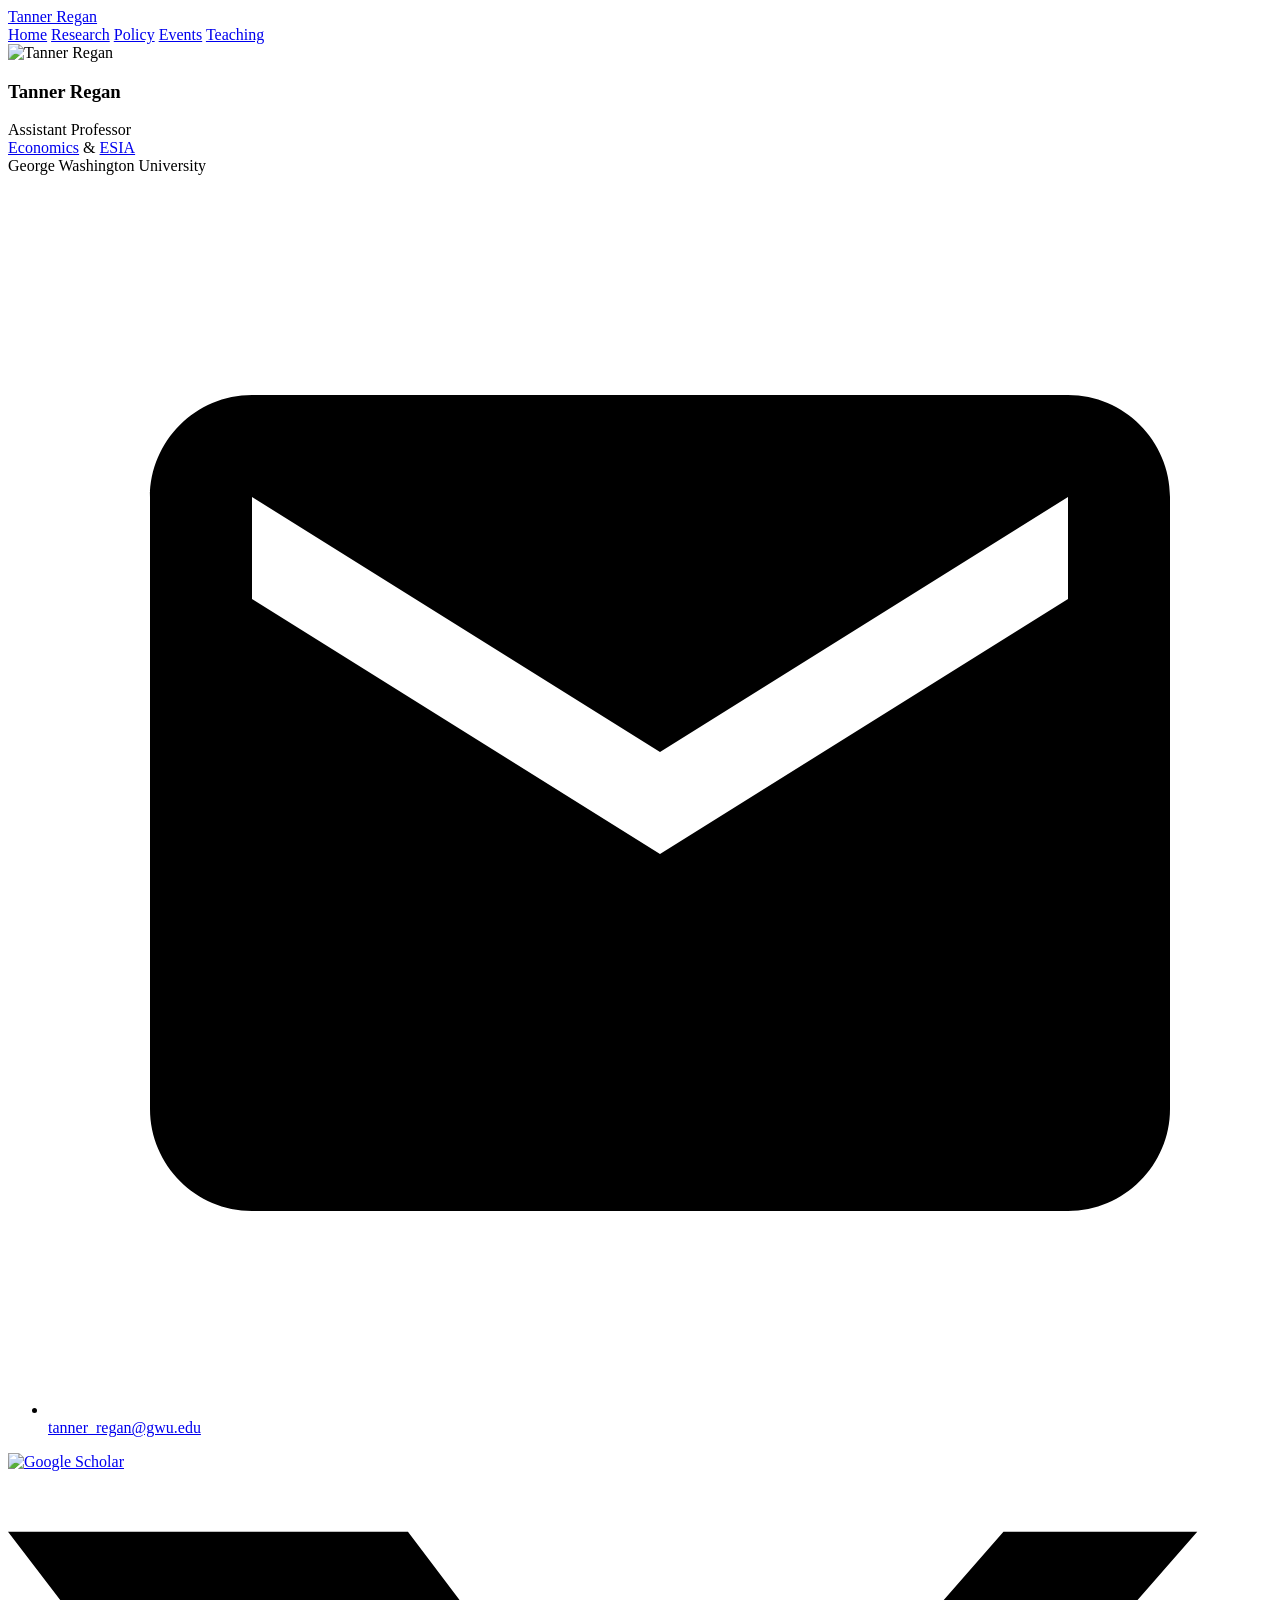
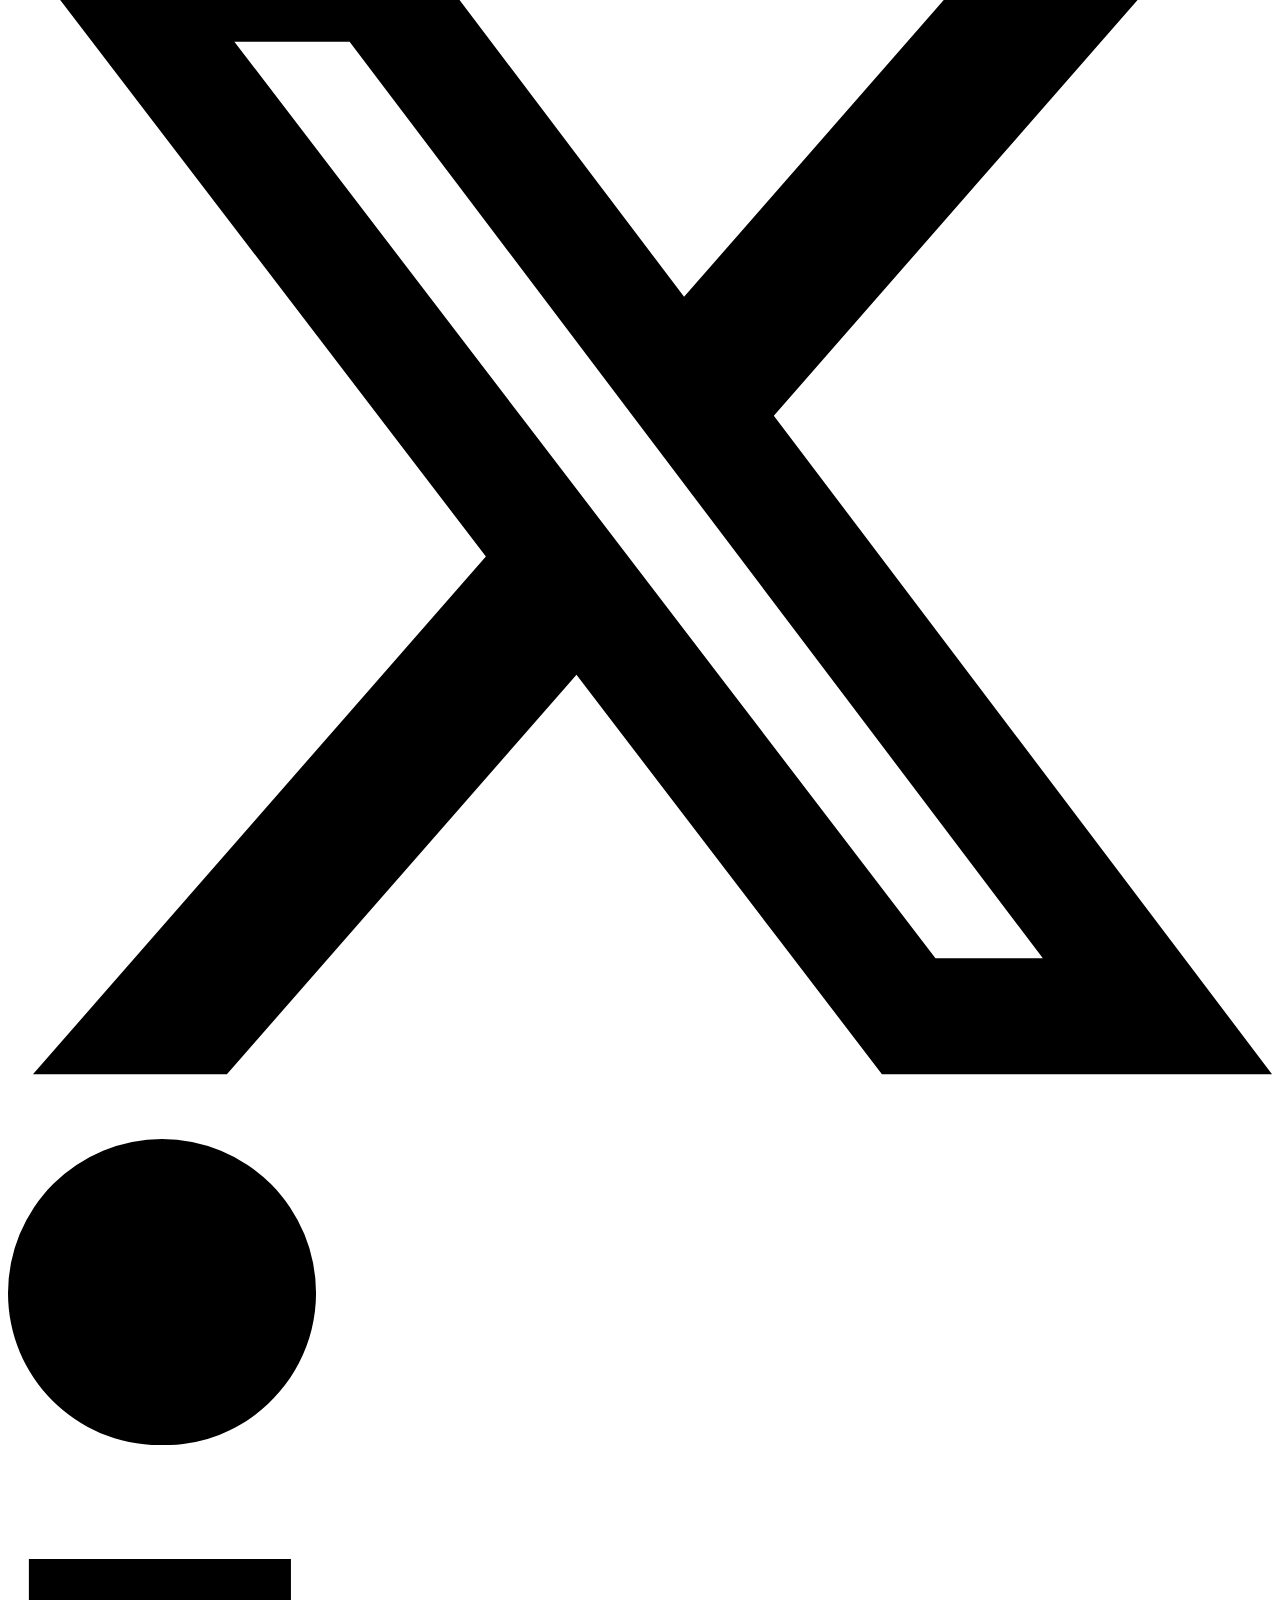
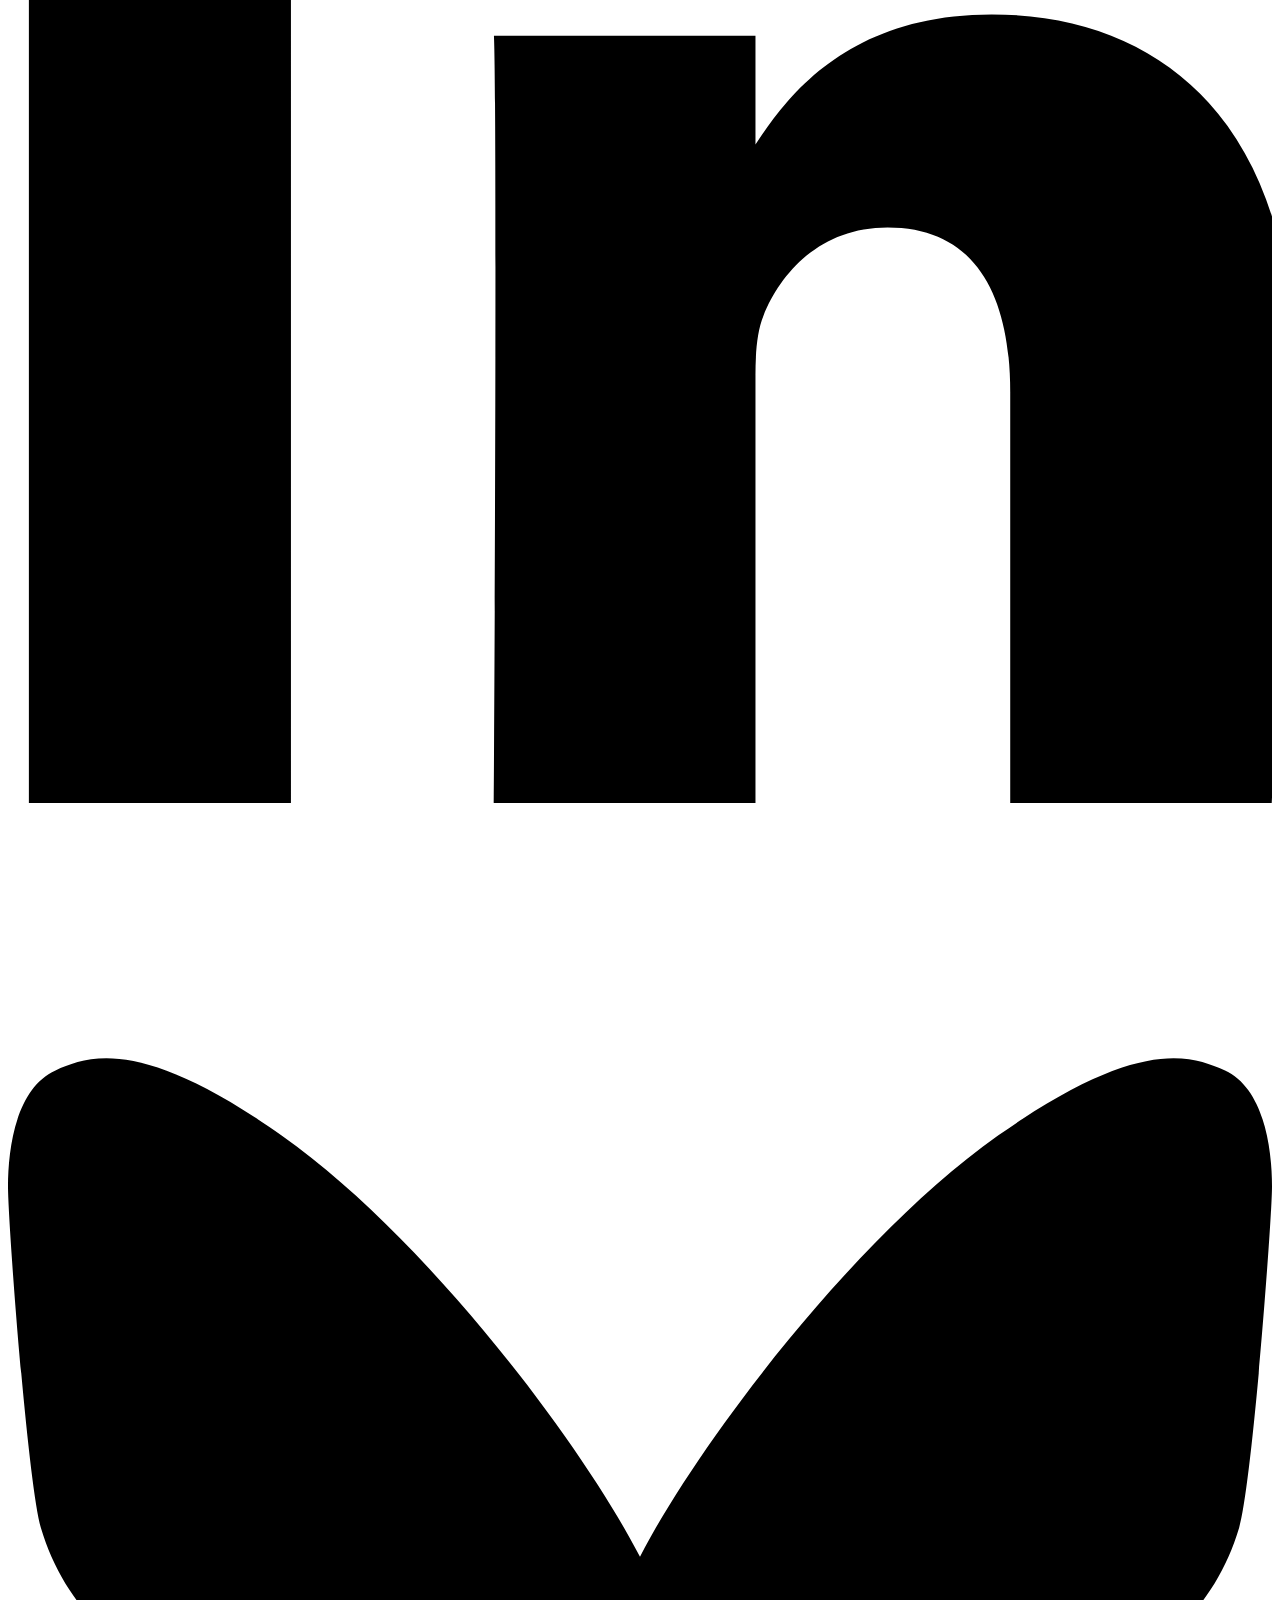
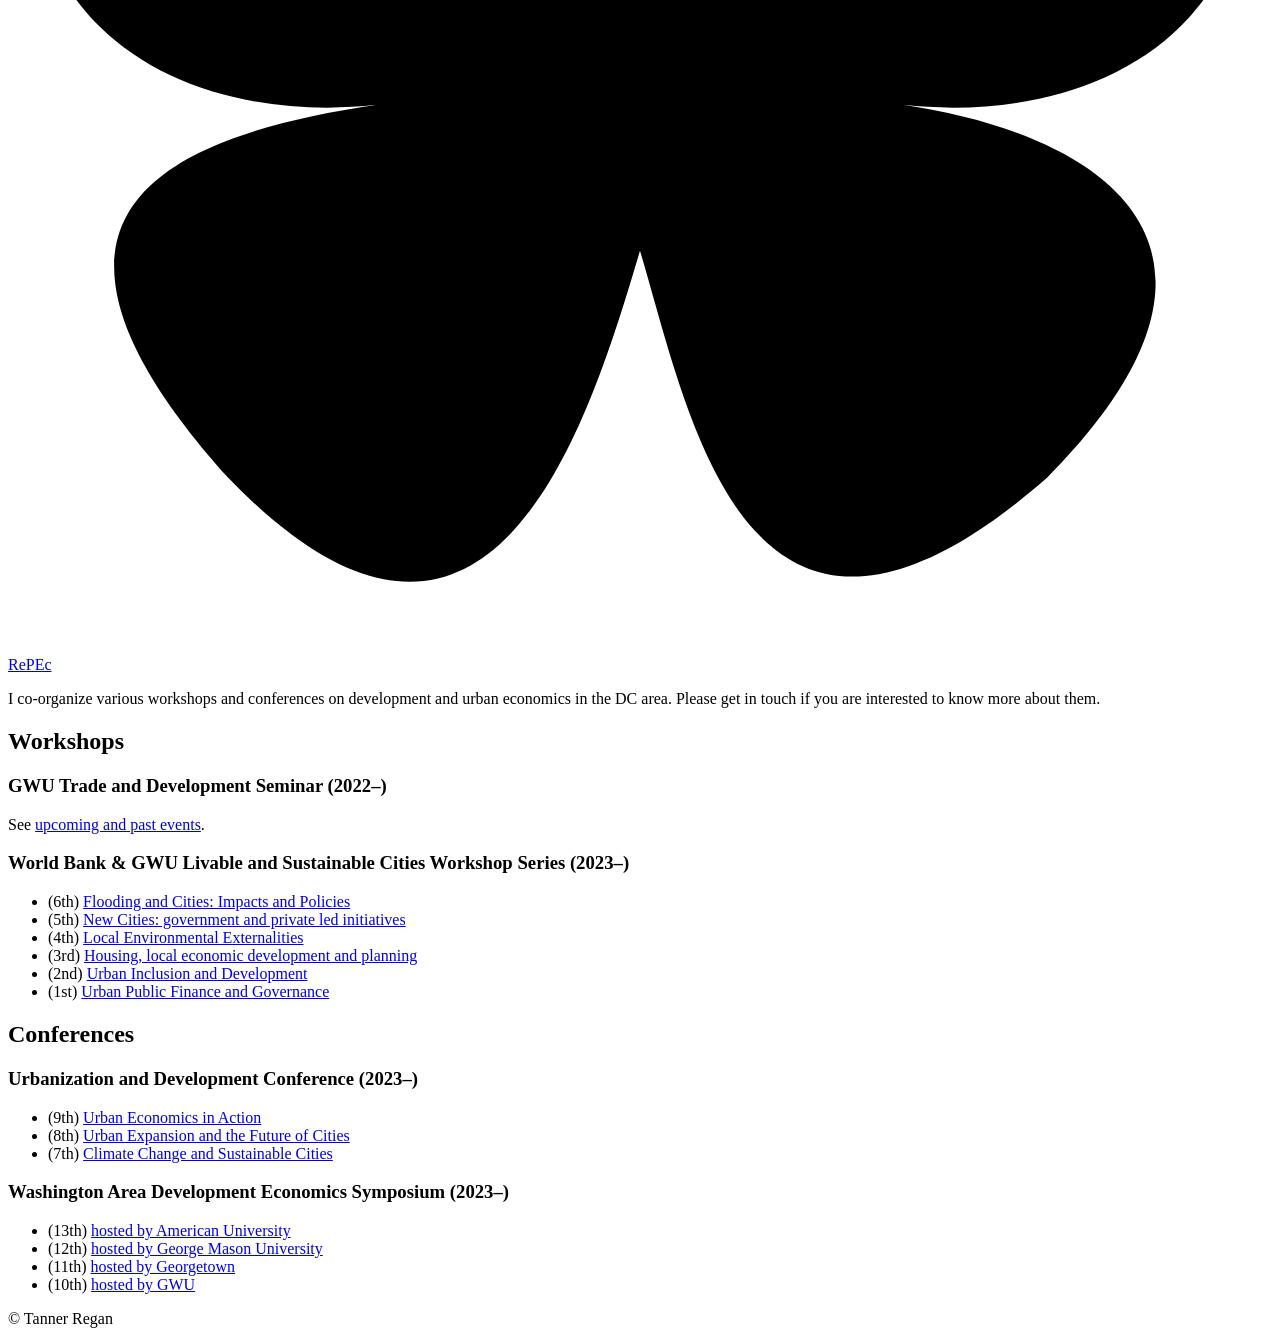
==== events.html @ b863ab9f "Add Google Analytics gtag snippet to all pages Co-Authored-By: Claude Sonnet 5 <noreply@anthropic.co" ====
<!DOCTYPE html>
<html lang="en">
<head>
  <!-- Google tag (gtag.js) -->
  <script async src="https://www.googletagmanager.com/gtag/js?id=G-YNR8CVE4S3"></script>
  <script>
    window.dataLayer = window.dataLayer || [];
    function gtag(){dataLayer.push(arguments);}
    gtag('js', new Date());

    gtag('config', 'G-YNR8CVE4S3');
  </script>
  <meta charset="UTF-8">
  <meta name="viewport" content="width=device-width, initial-scale=1.0">
  <title>Events - Tanner Regan</title>
  <link rel="icon" type="image/png" href="assets/images/city.png">
  <link rel="stylesheet" href="assets/css/style.css?v=2">
</head>
<body class="events">
  <div class="masthead">
    <div class="masthead__inner-wrap">
      <a class="site-title" href="index.html">Tanner Regan</a>
      <nav class="site-nav">
        <a href="index.html">Home</a>

        <a href="research.html">Research</a>
        <a href="policy.html">Policy</a>
        <a href="events.html" class="active">Events</a>
        <a href="teaching.html">Teaching</a>
      </nav>
    </div>
  </div>

  <div class="page-wrap">
    <aside class="sidebar">
      <div class="author__avatar">
        <img src="assets/images/HStanner.jpg" alt="Tanner Regan">
      </div>
      <div class="author__content">
        <h3 class="author__name">Tanner Regan</h3>
        <p class="author__bio">
          Assistant Professor<br>
          <a href="https://economics.columbian.gwu.edu/">Economics</a> &amp; <a href="https://elliott.gwu.edu/">ESIA</a><br>
          George Washington University
        </p>
        <ul class="author__urls">
          <li>
            <svg viewBox="0 0 24 24" aria-hidden="true"><path d="M20 4H4C2.9 4 2 4.9 2 6v12c0 1.1.9 2 2 2h16c1.1 0 2-.9 2-2V6c0-1.1-.9-2-2-2Zm0 4-8 5-8-5V6l8 5 8-5v2Z"></path></svg>
            <a href="mailto:tanner_regan@gwu.edu">tanner_regan@gwu.edu</a>
          </li>
        </ul>
        <div class="author__social">
          <a href="https://scholar.google.com/citations?user=ea6nLNgAAAAJ&hl=en" aria-label="Google Scholar" target="_blank" rel="noopener">
            <img src="assets/images/gscholar.png" alt="Google Scholar" style="width:18px;height:18px;object-fit:contain;">
          </a>
          <a href="https://x.com/home" aria-label="X (Twitter)" target="_blank" rel="noopener">
            <svg viewBox="0 0 24 24" aria-hidden="true"><path d="M18.901 1.153h3.68l-8.04 9.19L24 22.846h-7.406l-5.8-7.584-6.638 7.584H.474l8.6-9.83L0 1.154h7.594l5.243 6.932ZM17.61 20.644h2.039L6.486 3.24H4.298Z"></path></svg>
          </a>
          <a href="https://www.linkedin.com/in/tanner-regan-843143a1/" aria-label="LinkedIn" target="_blank" rel="noopener">
            <svg viewBox="0 0 448 512" aria-hidden="true"><path d="M100.28 448H7.4V148.9h92.88zm-46.44-339.5C24.06 108.5 0 84.31 0 54.59A54.59 54.59 0 0 1 54.59 0a54.59 54.59 0 0 1 54.59 54.59c0 29.72-24.06 53.91-53.84 53.91zM447.9 448h-92.68V302.4c0-34.7-12.42-58.4-43.46-58.4-23.7 0-37.8 15.9-44 31.3-2.27 5.5-2.83 13.2-2.83 21v151.7h-92.7s1.21-246.4 0-271.9h92.7v38.5c12.3-19 34.4-46.1 83.7-46.1 61.1 0 106.9 39.9 106.9 125.6z"></path></svg>
          </a>
          <a href="https://bsky.app/profile/tannerwdregan.bsky.social" aria-label="Bluesky" target="_blank" rel="noopener">
            <svg viewBox="0 0 24 24" aria-hidden="true"><path d="M12 10.8c-1.087-2.114-4.046-6.053-6.798-7.995C2.566.944 1.561 1.266.902 1.565.139 1.908 0 3.08 0 3.768c0 .69.378 5.65.624 6.479.815 2.736 3.713 3.66 6.383 3.364-3.912.58-7.387 2.005-2.83 7.078 5.013 5.19 6.87-1.113 7.823-4.308.953 3.195 2.05 9.271 7.733 4.308 4.267-4.308 1.172-6.498-2.74-7.078 2.67.297 5.568-.628 6.383-3.364.246-.828.624-5.79.624-6.478 0-.69-.139-1.861-.902-2.206-.659-.298-1.664-.62-4.3 1.24C16.046 4.748 13.087 8.687 12 10.8Z"></path></svg>
          </a>
          <a class="author__social-text" href="https://ideas.repec.org/f/pre602.html" aria-label="IDEAS / RePEc" target="_blank" rel="noopener">RePEc</a>
        </div>
      </div>
    </aside>

    <main class="page__content">
      <p>
        I co-organize various workshops and conferences on development and urban economics
        in the DC area. Please get in touch if you are interested to know more about them.
      </p>

      <h2>Workshops</h2>

      <h3>GWU Trade and Development Seminar (2022&ndash;)</h3>
      <p>
        See <a href="https://economics.columbian.gwu.edu/news-events">upcoming and past events</a>.
      </p>

      <h3>World Bank &amp; GWU Livable and Sustainable Cities Workshop Series (2023&ndash;)</h3>
      <ul class="event-list">
        <li>(6th) <a href="events/WBGWU6.pdf" target="_blank" rel="noopener">Flooding and Cities: Impacts and Policies</a></li>
        <li>(5th) <a href="events/WBGWU5.pdf" target="_blank" rel="noopener">New Cities: government and private led initiatives</a></li>
        <li>(4th) <a href="events/WBGWU4.pdf" target="_blank" rel="noopener">Local Environmental Externalities</a></li>
        <li>(3rd) <a href="events/WBGWU3.pdf" target="_blank" rel="noopener">Housing, local economic development and planning</a></li>
        <li>(2nd) <a href="events/WBGWU2.pdf" target="_blank" rel="noopener">Urban Inclusion and Development</a></li>
        <li>(1st) <a href="events/WBGWU1.pdf" target="_blank" rel="noopener">Urban Public Finance and Governance</a></li>
      </ul>

      <h2>Conferences</h2>

      <h3>Urbanization and Development Conference (2023&ndash;)</h3>
      <ul class="event-list">
        <li>(9th) <a href="https://www.worldbank.org/en/events/2025/06/11/9th-urbanization-and-development-conference">Urban Economics in Action</a></li>
        <li>(8th) <a href="https://www.worldbank.org/en/events/2024/03/07/8th-urbanization-and-poverty-reduction-research-conference">Urban Expansion and the Future of Cities</a></li>
        <li>(7th) <a href="https://www.worldbank.org/en/events/2023/01/30/7th-urbanization-and-poverty-reduction-research-conference">Climate Change and Sustainable Cities</a></li>
      </ul>

      <h3>Washington Area Development Economics Symposium (2023&ndash;)</h3>
      <ul class="event-list">
        <li>(13th) <a href="events/WADES_2026_Program_AU.pdf" target="_blank" rel="noopener">hosted by American University</a></li>
        <li>(12th) <a href="events/WADES2025.pdf" target="_blank" rel="noopener">hosted by George Mason University</a></li>
        <li>(11th) <a href="events/WADES2024.pdf" target="_blank" rel="noopener">hosted by Georgetown</a></li>
        <li>(10th) <a href="events/WADES2023.pdf" target="_blank" rel="noopener">hosted by GWU</a></li>
      </ul>
    </main>
  </div>

  <footer class="page__footer">
    &copy; Tanner Regan
  </footer>
</body>
</html>
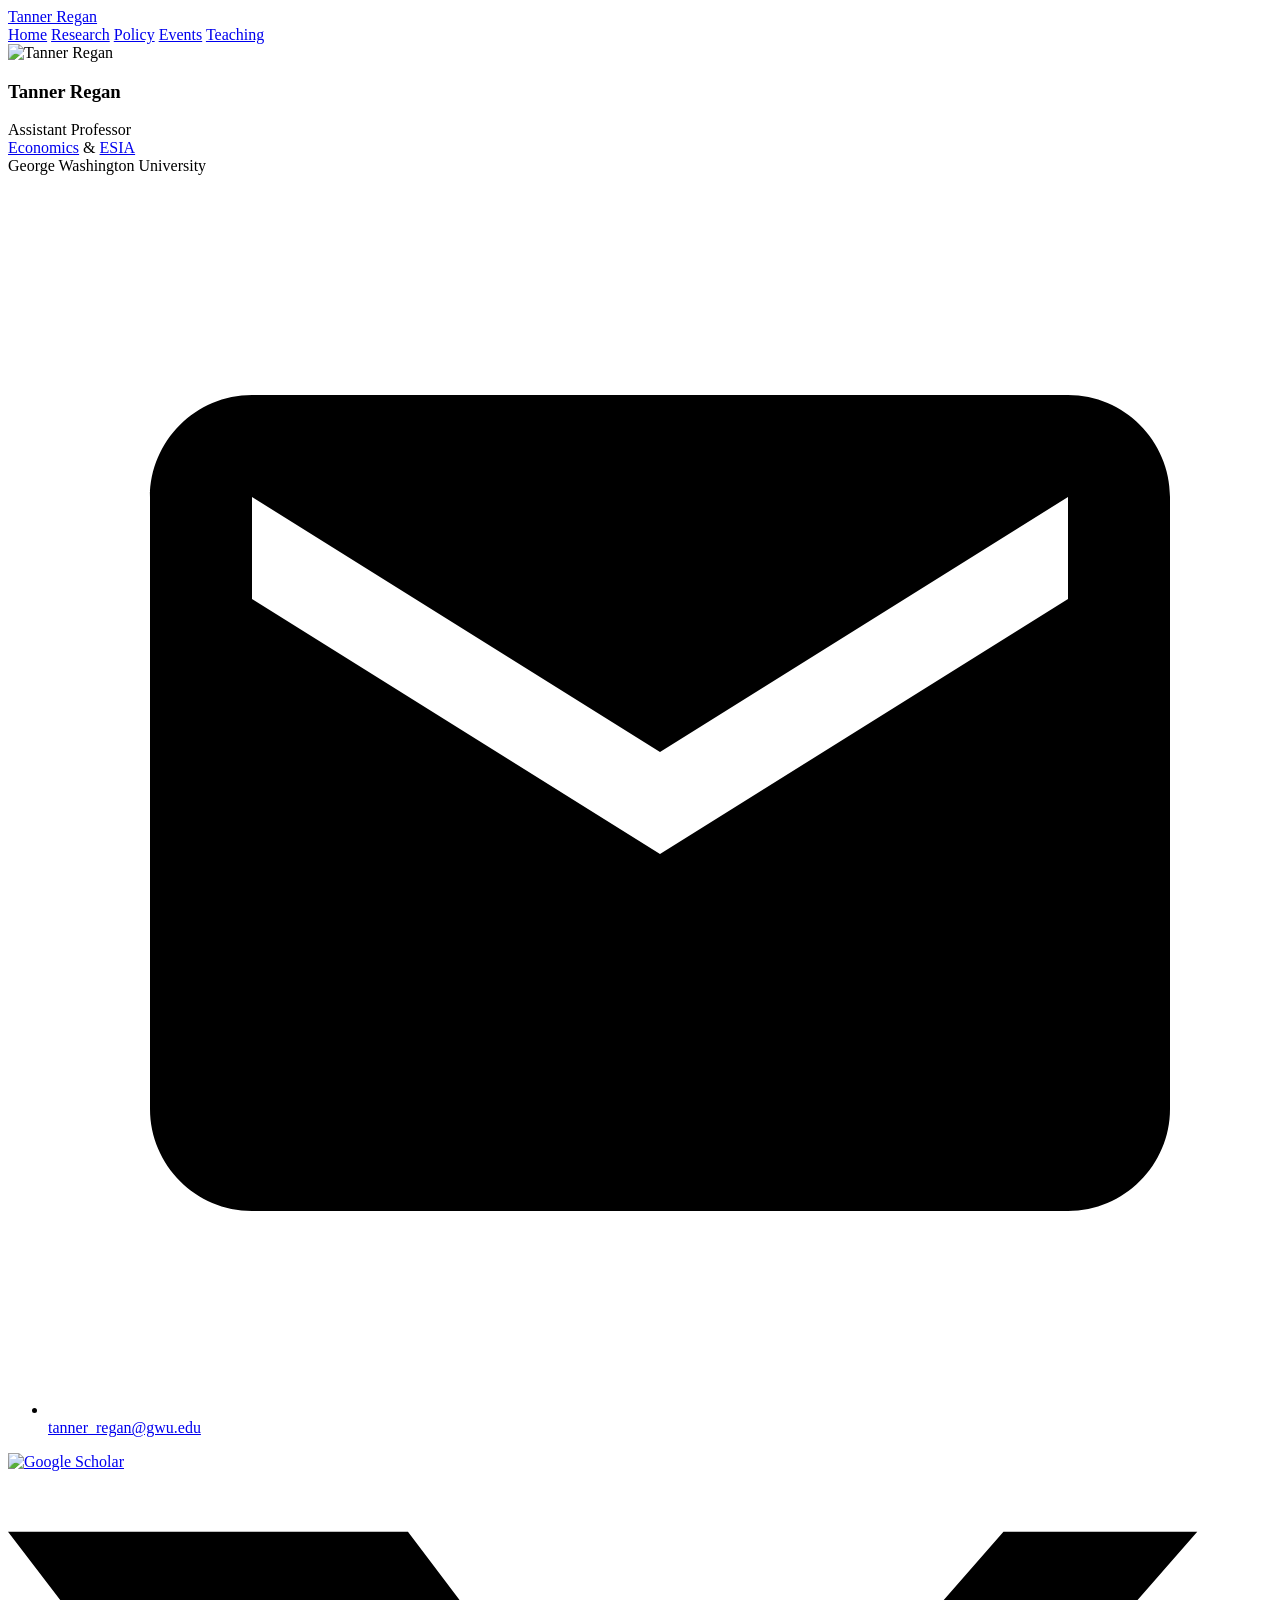
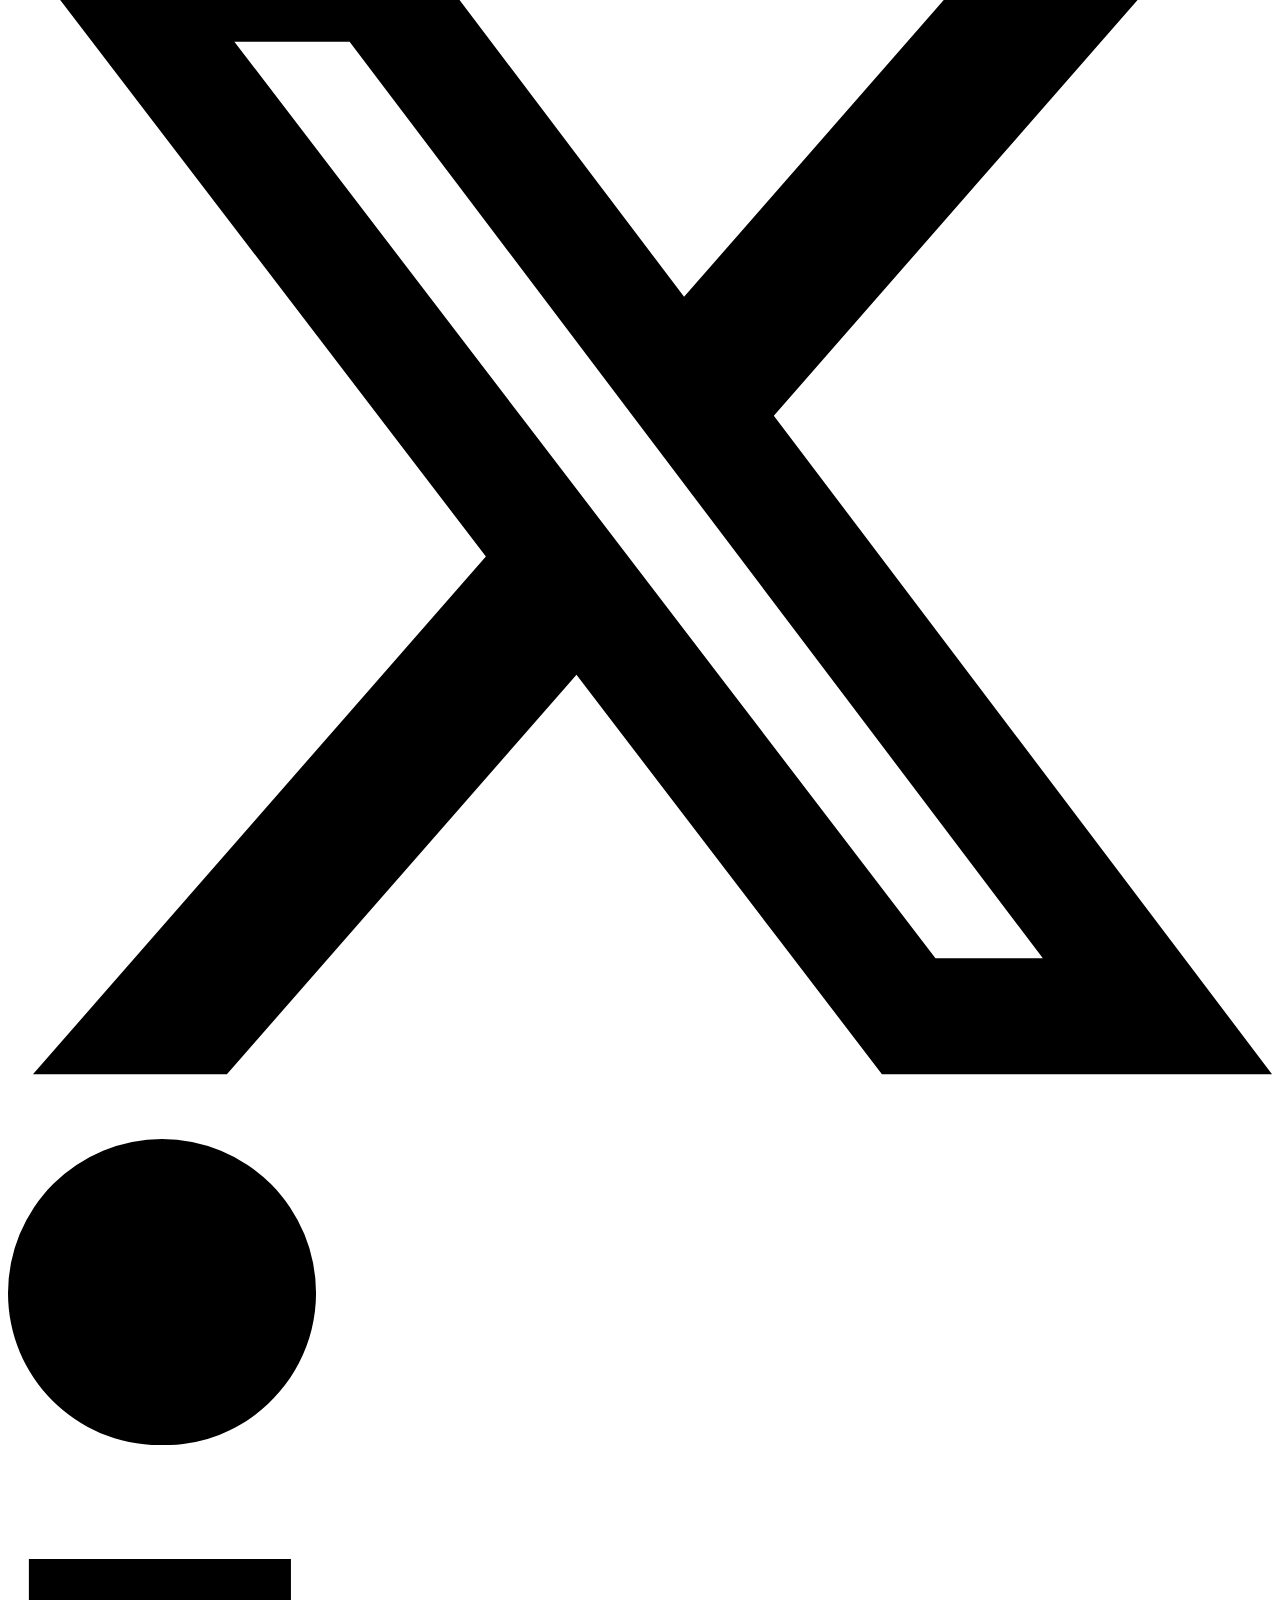
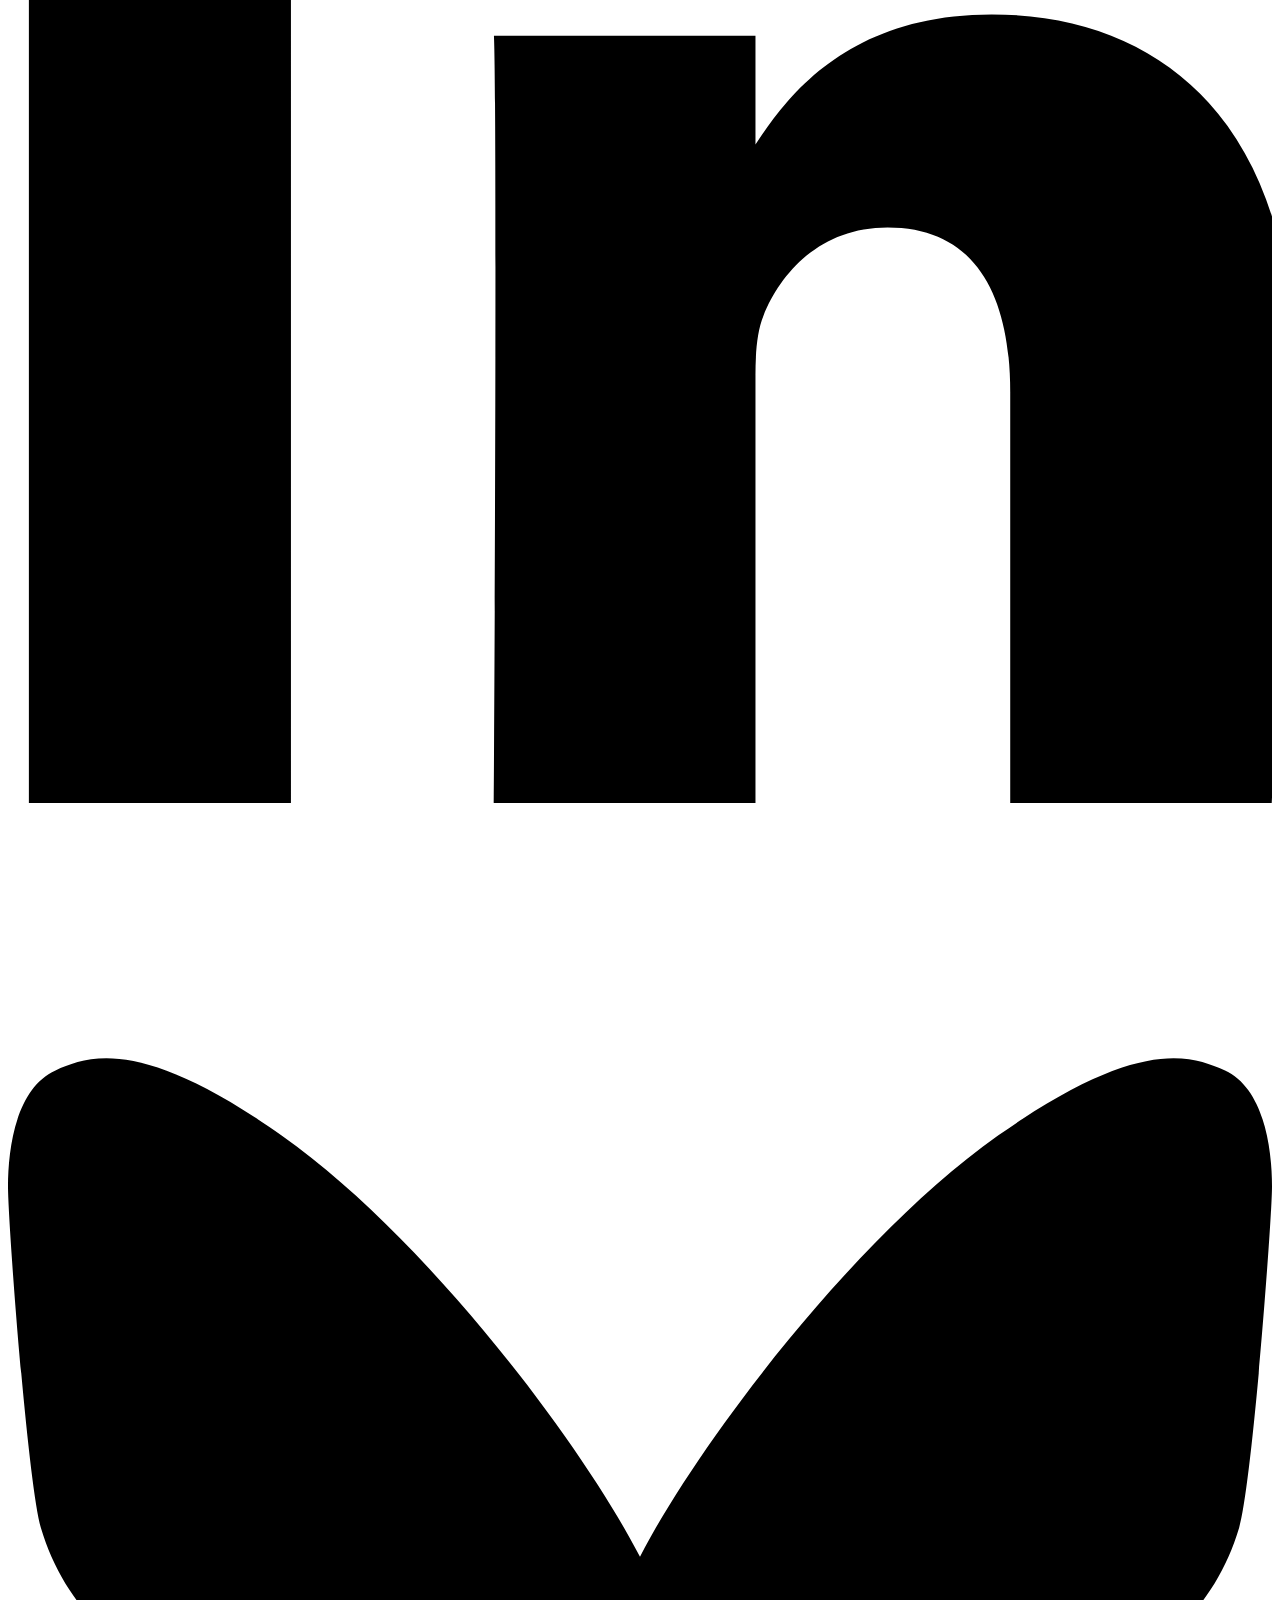
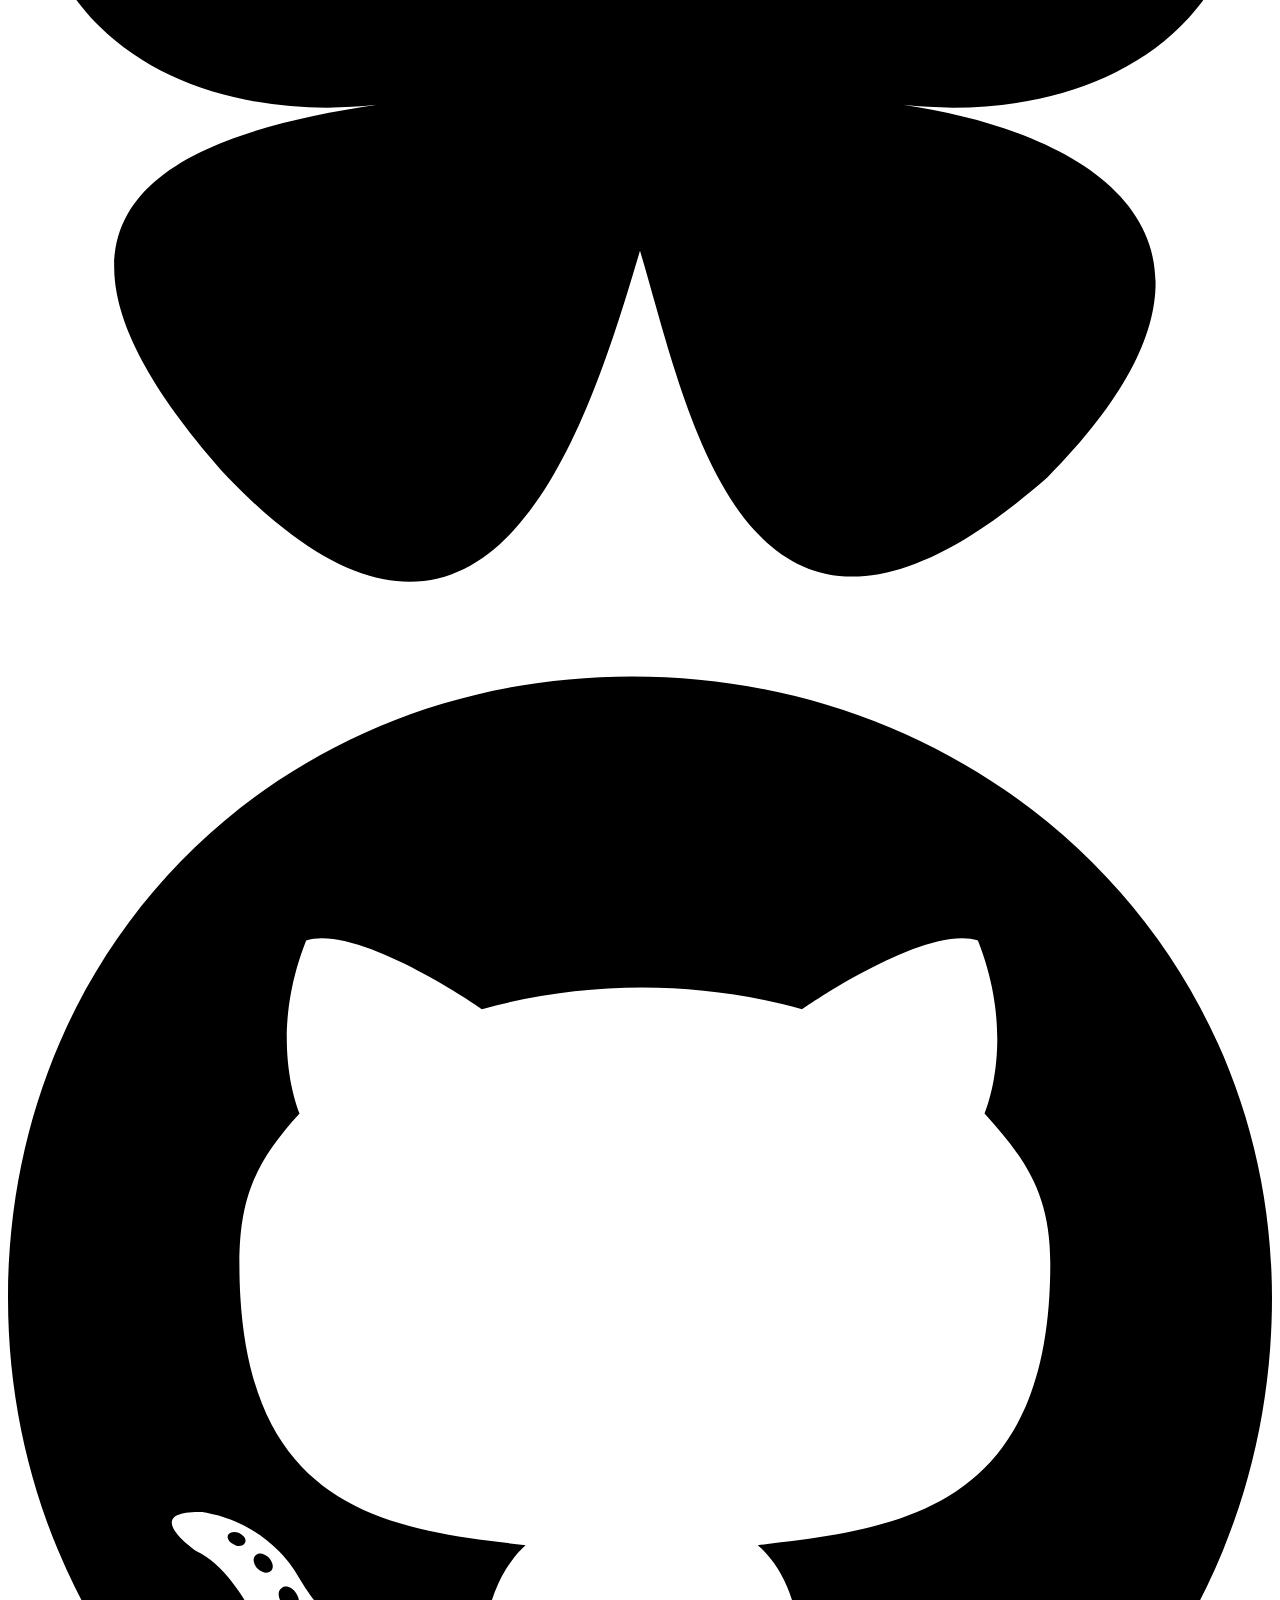
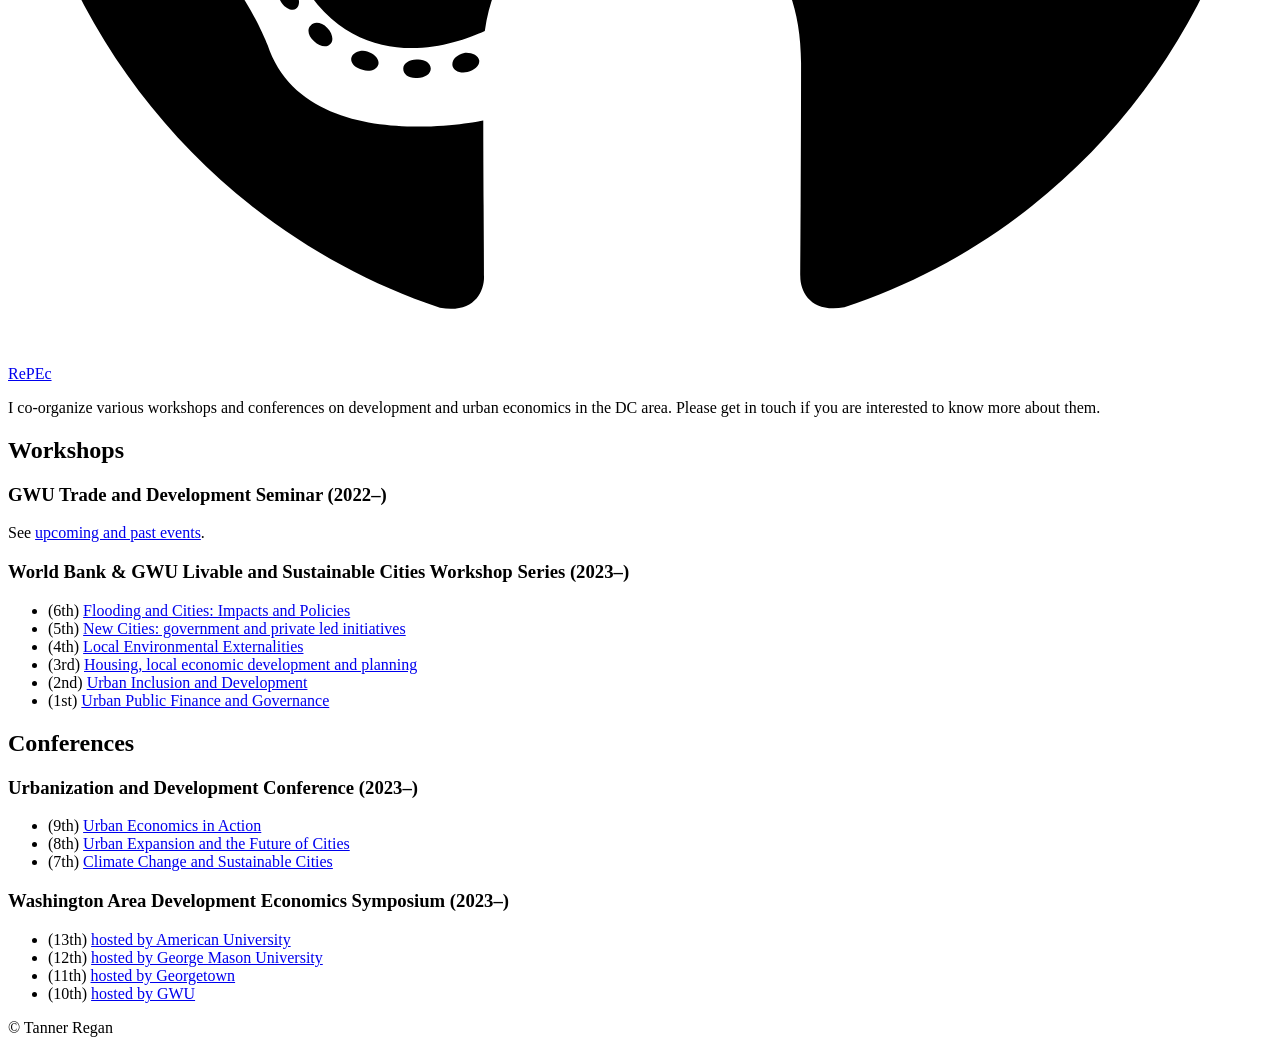
==== commit 3d0c1ada: "Add GitHub link to sidebar social icons Co-Authored-By: Claude Opus 5 <noreply@anthropic.com>" ====
--- a/events.html
+++ b/events.html
@@ -62,6 +62,9 @@
           <a href="https://bsky.app/profile/tannerwdregan.bsky.social" aria-label="Bluesky" target="_blank" rel="noopener">
             <svg viewBox="0 0 24 24" aria-hidden="true"><path d="M12 10.8c-1.087-2.114-4.046-6.053-6.798-7.995C2.566.944 1.561 1.266.902 1.565.139 1.908 0 3.08 0 3.768c0 .69.378 5.65.624 6.479.815 2.736 3.713 3.66 6.383 3.364-3.912.58-7.387 2.005-2.83 7.078 5.013 5.19 6.87-1.113 7.823-4.308.953 3.195 2.05 9.271 7.733 4.308 4.267-4.308 1.172-6.498-2.74-7.078 2.67.297 5.568-.628 6.383-3.364.246-.828.624-5.79.624-6.478 0-.69-.139-1.861-.902-2.206-.659-.298-1.664-.62-4.3 1.24C16.046 4.748 13.087 8.687 12 10.8Z"></path></svg>
           </a>
+          <a href="https://github.com/tannerregan" aria-label="GitHub" target="_blank" rel="noopener">
+            <svg viewBox="0 0 496 512" aria-hidden="true"><path d="M165.9 397.4c0 2-2.3 3.6-5.2 3.6-3.3.3-5.6-1.3-5.6-3.6 0-2 2.3-3.6 5.2-3.6 3-.3 5.6 1.3 5.6 3.6zm-31.1-4.5c-.7 2 1.3 4.3 4.3 4.9 2.6 1 5.6 0 6.2-2s-1.3-4.3-4.3-5.2c-2.6-.7-5.5.3-6.2 2.3zm44.2-1.7c-2.9.7-4.9 2.6-4.6 4.9.3 2 2.9 3.3 5.9 2.6 2.9-.7 4.9-2.6 4.6-4.6-.3-1.9-3-3.2-5.9-2.9zM244.8 8C106.1 8 0 113.3 0 252c0 110.9 69.8 205.8 169.5 239.2 12.8 2.3 17.3-5.6 17.3-12.1 0-6.2-.3-40.4-.3-61.4 0 0-70 15-84.7-29.8 0 0-11.4-29.1-27.8-36.6 0 0-22.9-15.7 1.6-15.4 0 0 24.9 2 38.6 25.8 21.9 38.6 58.6 27.5 72.9 20.9 2.3-16 8.8-27.1 16-33.7-55.9-6.2-112.3-14.3-112.3-110.5 0-27.5 7.6-41.3 23.6-58.9-2.6-6.5-11.1-33.3 2.6-67.9 20.9-6.5 69 27 69 27 20-5.6 41.5-8.5 62.8-8.5s42.8 2.9 62.8 8.5c0 0 48.1-33.6 69-27 13.7 34.7 5.2 61.4 2.6 67.9 16 17.7 25.8 31.5 25.8 58.9 0 96.5-58.9 104.2-114.8 110.5 9.2 7.9 17 22.9 17 46.4 0 33.7-.3 75.4-.3 83.6 0 6.5 4.6 14.4 17.3 12.1C428.2 457.8 496 362.9 496 252 496 113.3 383.5 8 244.8 8zM97.2 352.9c-1.3 1-1 3.3.7 5.2 1.6 1.6 3.9 2.3 5.2 1 1.3-1 1-3.3-.7-5.2-1.6-1.6-3.9-2.3-5.2-1zm-10.8-8.1c-.7 1.3.3 2.9 2.3 3.9 1.6 1 3.6.7 4.3-.7.7-1.3-.3-2.9-2.3-3.9-2-.6-3.6-.3-4.3.7zm32.4 35.6c-1.6 1.3-1 4.3 1.3 6.2 2.3 2.3 5.2 2.6 6.5 1 1.3-1.3.7-4.3-1.3-6.2-2.2-2.3-5.2-2.6-6.5-1zm-11.4-14.7c-1.6 1-1.6 3.6 0 5.9 1.6 2.3 4.3 3.3 5.6 2.3 1.6-1.3 1.6-3.9 0-6.2-1.4-2.3-4-3.3-5.6-2z"></path></svg>
+          </a>
           <a class="author__social-text" href="https://ideas.repec.org/f/pre602.html" aria-label="IDEAS / RePEc" target="_blank" rel="noopener">RePEc</a>
         </div>
       </div>
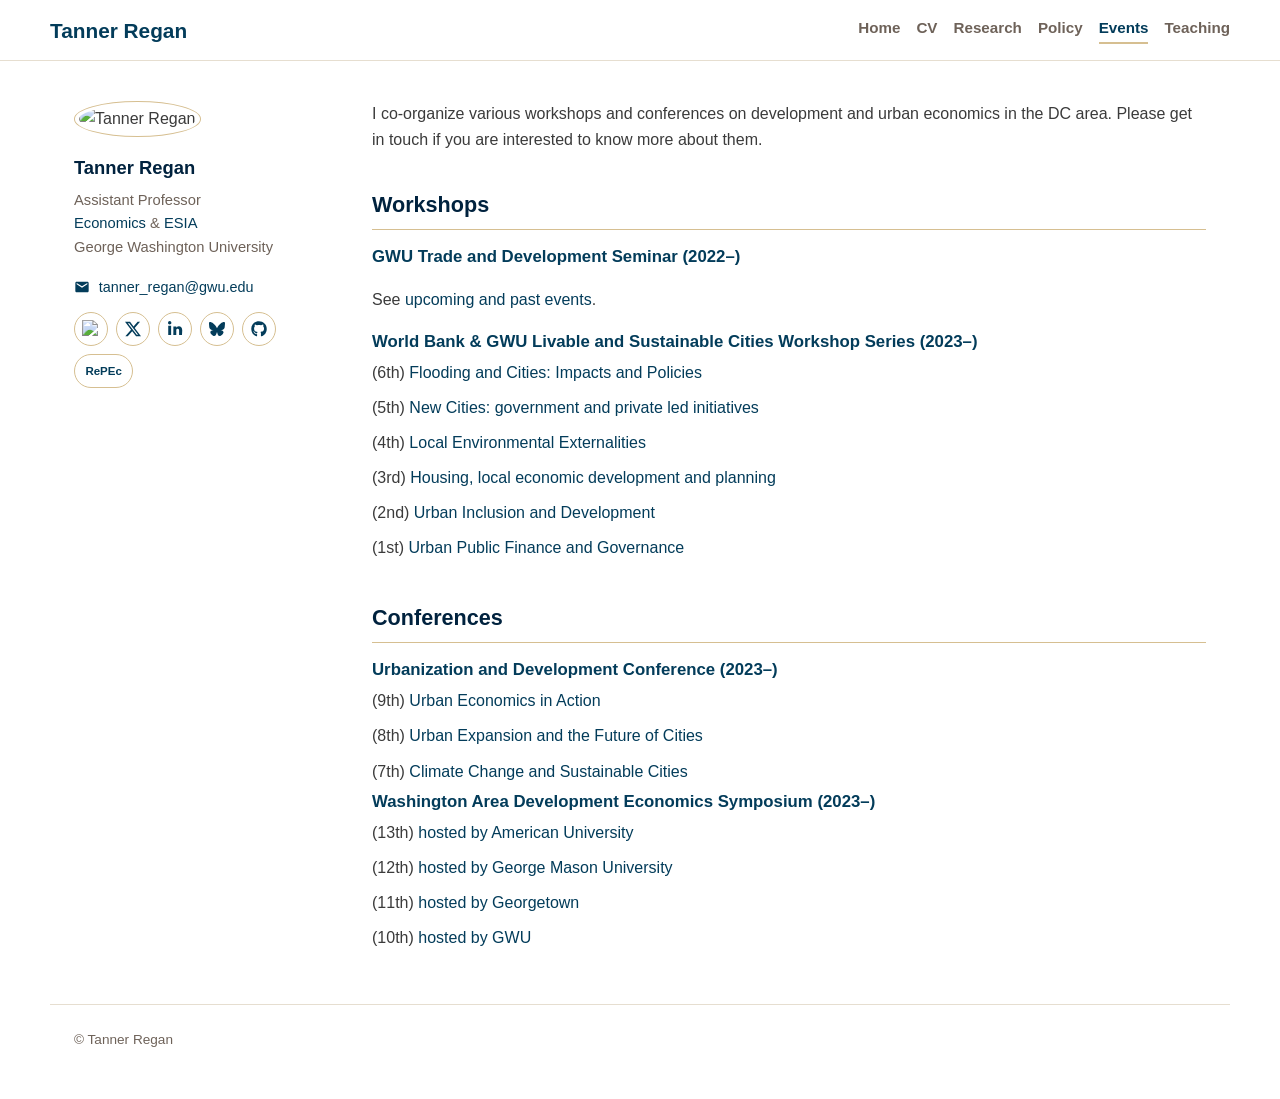
==== commit 19ca64ca: "added CV tab to webpage" ====
--- a/events.html
+++ b/events.html
@@ -22,7 +22,7 @@
       <a class="site-title" href="index.html">Tanner Regan</a>
       <nav class="site-nav">
         <a href="index.html">Home</a>
-
+        <a href="CV/Tanner_Regan_CV.pdf" target="_blank" rel="noopener">CV</a>
         <a href="research.html">Research</a>
         <a href="policy.html">Policy</a>
         <a href="events.html" class="active">Events</a>
--- a/assets/css/style.css
+++ b/assets/css/style.css
@@ -0,0 +1,612 @@
+/* Tanner Regan - personal academic site (academicpages / Minimal Mistakes inspired) */
+
+:root {
+  --max-width: 1180px;
+  --sidebar-width: 250px;
+  --bg-color: #ffffff;
+  --text-color: #3b3b3b;
+  --muted-color: #6e6259;
+  --gw-blue: #033c5a;
+  --gw-navy: #00223e;
+  --gw-buff: #d6bf91;
+  --gw-buff-light: #f6f1e8;
+  --link-color: var(--gw-blue);
+  --link-color-hover: var(--gw-navy);
+  --border-color: #e6ded0;
+}
+
+* {
+  box-sizing: border-box;
+}
+
+body {
+  margin: 0;
+  font-family: -apple-system, "Segoe UI", "Helvetica Neue", Helvetica, Arial, sans-serif;
+  color: var(--text-color);
+  background: var(--bg-color);
+  line-height: 1.6;
+}
+
+a {
+  color: var(--link-color);
+  text-decoration: none;
+}
+
+a:hover {
+  color: var(--link-color-hover);
+  text-decoration: underline;
+  text-decoration-color: var(--gw-buff);
+}
+
+/* Masthead */
+
+.masthead {
+  border-bottom: 1px solid var(--border-color);
+  padding: 0.85rem 1.5rem;
+}
+
+.masthead__inner-wrap {
+  max-width: var(--max-width);
+  margin: 0 auto;
+  display: flex;
+  align-items: center;
+  justify-content: space-between;
+  flex-wrap: wrap;
+  gap: 0.5rem 1.5rem;
+}
+
+.site-title {
+  font-size: 1.3rem;
+  font-weight: 700;
+  color: var(--gw-blue);
+}
+
+.site-title:hover {
+  color: var(--gw-blue);
+  text-decoration: none;
+}
+
+.site-nav {
+  display: flex;
+  gap: 1rem;
+  flex-wrap: wrap;
+}
+
+.site-nav a {
+  position: relative;
+  display: inline-block;
+  color: var(--muted-color);
+  font-weight: 600;
+  font-size: 0.95rem;
+  padding-bottom: 4px;
+}
+
+@media (max-width: 480px) {
+  .site-nav {
+    width: 100%;
+    gap: 0.4rem;
+    flex-wrap: nowrap;
+  }
+
+  .site-nav a {
+    font-size: 0.75rem;
+  }
+}
+
+.site-nav a:hover,
+.site-nav a.active {
+  color: var(--gw-blue);
+  text-decoration: none;
+}
+
+.site-nav a::after {
+  content: "";
+  position: absolute;
+  left: 0;
+  right: 0;
+  bottom: 0;
+  height: 2px;
+  background: var(--gw-buff);
+  transform: scaleX(0);
+  transition: transform 0.15s ease-in-out;
+}
+
+.site-nav a:hover::after,
+.site-nav a.active::after {
+  transform: scaleX(1);
+}
+
+/* Page layout */
+
+.page-wrap {
+  max-width: var(--max-width);
+  margin: 0 auto;
+  padding: 2.5rem 1.5rem 3rem;
+  display: flex;
+  gap: 3rem;
+  align-items: flex-start;
+}
+
+/* Sidebar */
+
+.sidebar {
+  flex: 0 0 var(--sidebar-width);
+  width: var(--sidebar-width);
+}
+
+.author__avatar img {
+  width: 175px;
+  height: 175px;
+  border-radius: 50%;
+  object-fit: cover;
+  object-position: center top;
+  padding: 4px;
+  border: 1px solid var(--gw-buff);
+}
+
+.author__content {
+  margin-top: 1rem;
+}
+
+.author__name {
+  font-size: 1.15rem;
+  font-weight: 700;
+  color: var(--gw-navy);
+  margin: 0 0 0.4rem;
+}
+
+.author__bio {
+  color: var(--muted-color);
+  font-size: 0.92rem;
+  margin: 0 0 1rem;
+}
+
+.author__urls {
+  list-style: none;
+  padding: 0;
+  margin: 0;
+  font-size: 0.9rem;
+}
+
+.author__urls li {
+  display: flex;
+  align-items: flex-start;
+  gap: 0.55rem;
+  margin-bottom: 0.55rem;
+}
+
+.author__urls svg {
+  width: 16px;
+  height: 16px;
+  flex-shrink: 0;
+  margin-top: 0.2rem;
+  fill: var(--gw-blue);
+}
+
+.author__social {
+  display: flex;
+  flex-wrap: wrap;
+  gap: 0.5rem;
+  margin-top: 0.85rem;
+}
+
+.author__social a {
+  display: inline-flex;
+  align-items: center;
+  justify-content: center;
+  width: 34px;
+  height: 34px;
+  border-radius: 50%;
+  border: 1px solid var(--gw-buff);
+  background: #ffffff;
+  transition: background 0.15s ease-in-out;
+}
+
+.author__social a:hover {
+  background: var(--gw-buff-light);
+}
+
+.author__social svg {
+  width: 16px;
+  height: 16px;
+  fill: var(--gw-blue);
+}
+
+.author__social a.author__social-text {
+  width: auto;
+  border-radius: 999px;
+  padding: 0 0.65rem;
+  font-size: 0.72rem;
+  font-weight: 700;
+  color: var(--gw-blue);
+}
+
+.author__social a.author__social-text:hover {
+  text-decoration: none;
+}
+
+/* Main content */
+
+.page__content {
+  flex: 1;
+  min-width: 0;
+}
+
+h1 {
+  font-size: 1.9rem;
+  font-weight: 700;
+  color: var(--gw-navy);
+  margin: 0 0 1rem;
+}
+
+h2 {
+  font-size: 1.35rem;
+  font-weight: 700;
+  color: var(--gw-navy);
+  margin: 2.2rem 0 0.9rem;
+  border-bottom: 1px solid var(--gw-buff);
+  padding-bottom: 0.4rem;
+}
+
+.page__content > h2:first-child,
+.page__content > p:first-child {
+  margin-top: 0;
+}
+
+h3 {
+  font-size: 1.05rem;
+  font-weight: 700;
+  color: var(--gw-blue);
+  margin: 0 0 0.25rem;
+}
+
+/* Publication lists */
+
+ul.pub-list {
+  list-style: none;
+  padding: 0;
+  margin: 0;
+}
+
+ul.pub-list > li {
+  padding: 1rem 0;
+  border-bottom: 1px solid var(--border-color);
+}
+
+ul.pub-list > li:first-child {
+  padding-top: 0;
+}
+
+ul.pub-list > li:last-child {
+  border-bottom: none;
+}
+
+ul.pub-list h3 {
+  margin-bottom: 0.25rem;
+  font-size: 0.9rem;
+}
+
+.pub-meta {
+  display: inline;
+  color: var(--muted-color);
+  font-size: 0.9rem;
+}
+
+.pub-meta em {
+  font-weight: 700;
+  font-style: italic;
+}
+
+.pub-links {
+  display: inline-flex;
+  flex-wrap: wrap;
+  gap: 0.4rem;
+  margin-left: 0.6rem;
+  vertical-align: middle;
+}
+
+.pub-links a {
+  display: inline-block;
+  font-size: 0.6rem;
+  font-weight: 600;
+  color: var(--gw-blue);
+  border: 1px solid var(--gw-buff);
+  border-radius: 999px;
+  padding: 0.1rem 0.5rem;
+  background: #fff;
+  transition: background 0.15s;
+}
+
+.pub-links a:hover {
+  background: var(--gw-buff-light);
+  text-decoration: none;
+}
+
+/* Event lists */
+
+.event-list {
+  list-style: none;
+  padding: 0;
+  margin: 0;
+}
+
+.event-list li {
+  padding: 0.3rem 0;
+}
+
+.event-list li:first-child {
+  padding-top: 0;
+}
+
+ul.pub-list a {
+  font-weight: 700;
+}
+
+/* Plain lists */
+
+main ul:not(.pub-list):not(.event-list):not(.author__urls) {
+  padding-left: 1.25rem;
+}
+
+main ul:not(.pub-list):not(.event-list):not(.author__urls) li {
+  margin-bottom: 0.4rem;
+}
+
+/* Section heading link */
+
+.section-link {
+  font-size: 0.8rem;
+  font-weight: 400;
+  color: var(--muted-color);
+  margin-left: 0.75rem;
+  vertical-align: middle;
+}
+
+.section-link:hover {
+  color: var(--gw-blue);
+}
+
+/* Research interest tags */
+
+.research-interests {
+  margin: 1.25rem 0 2rem;
+  border: 1px solid var(--gw-buff);
+  border-radius: 8px;
+  background: var(--gw-buff-light);
+  padding: 0.85rem 1.1rem;
+}
+
+.cv-download-btn {
+  display: inline-block;
+  margin-top: 0.85rem;
+  padding: 0.3rem 0.65rem;
+  background: var(--gw-navy);
+  color: #fff;
+  font-size: 0.85rem;
+  font-weight: 700;
+  border-radius: 999px;
+  text-decoration: none;
+  letter-spacing: 0.02em;
+  transition: background 0.15s;
+}
+
+.cv-download-btn:hover {
+  background: #0a1f4a;
+}
+
+/* Generic pill button (same subtle look as the PDF / DOI links) */
+
+.pill-btn {
+  display: inline-block;
+  font-size: 0.6rem;
+  font-weight: 600;
+  color: var(--gw-blue);
+  border: 1px solid var(--gw-buff);
+  border-radius: 999px;
+  padding: 0.1rem 0.5rem;
+  background: #fff;
+  vertical-align: middle;
+  transition: background 0.15s;
+}
+
+.pill-btn:hover {
+  background: var(--gw-buff-light);
+  text-decoration: none;
+}
+
+.research-interests__fields {
+  font-size: 1.2rem;
+  font-weight: 700;
+  color: var(--gw-navy);
+  margin-bottom: 0.25rem;
+}
+
+.research-interests__topics {
+  display: flex;
+  flex-wrap: wrap;
+  gap: 0.4rem;
+}
+
+.interest-tag {
+  display: inline-block;
+  font-size: 0.78rem;
+  font-weight: 600;
+  color: var(--gw-blue);
+  border: 1px solid var(--gw-buff);
+  border-radius: 999px;
+  padding: 0.2rem 0.75rem;
+  background: #fff;
+}
+
+/* Featured project cards */
+
+.project-grid {
+  display: grid;
+  grid-template-columns: 1fr 1fr;
+  gap: 1.25rem;
+}
+
+.project-card {
+  display: block;
+  border: 1px solid var(--border-color);
+  border-radius: 8px;
+  overflow: hidden;
+  color: var(--text-color);
+  transition: box-shadow 0.15s;
+}
+
+.project-card:hover {
+  box-shadow: 0 4px 14px rgba(0,0,0,0.08);
+  text-decoration: none;
+}
+
+.project-card__image {
+  width: 100%;
+  aspect-ratio: 16/9;
+  background: linear-gradient(135deg, var(--gw-buff-light) 0%, var(--gw-buff) 100%);
+}
+
+.project-card__image--split {
+  position: relative;
+  overflow: hidden;
+}
+
+.split-img {
+  position: absolute;
+  top: 0;
+  left: 0;
+  width: 100%;
+  height: 100%;
+  object-fit: cover;
+}
+
+.split-img--tl {
+  clip-path: polygon(0 0, 100% 0, 0 100%);
+}
+
+.split-img--br {
+  clip-path: polygon(100% 0, 100% 100%, 0 100%);
+}
+
+.split-line {
+  position: absolute;
+  top: 0;
+  left: 0;
+  width: 100%;
+  height: 100%;
+  pointer-events: none;
+}
+
+.split-label {
+  position: absolute;
+  font-size: 0.65rem;
+  font-weight: 700;
+  color: #fff;
+  background: rgba(0,0,0,0.45);
+  padding: 0.15rem 0.4rem;
+  border-radius: 3px;
+  pointer-events: none;
+  line-height: 1.2;
+}
+
+.split-label--tl {
+  top: 0.4rem;
+  left: 0.4rem;
+}
+
+.split-label--br {
+  bottom: 0.4rem;
+  right: 0.4rem;
+}
+
+.project-card__body {
+  padding: 0.8rem 1rem;
+}
+
+.project-card__body h3 {
+  font-size: 0.9rem;
+  color: var(--gw-blue);
+  margin: 0 0 0.25rem;
+}
+
+.project-card__body p {
+  font-size: 0.8rem;
+  color: var(--muted-color);
+  margin: 0;
+}
+
+.project-card__body .project-blurb {
+  margin-top: 0.4rem;
+  color: var(--text-color);
+  font-size: 0.82rem;
+  line-height: 1.5;
+}
+
+@media (max-width: 600px) {
+  .project-grid {
+    grid-template-columns: 1fr;
+  }
+}
+
+/* Contact block */
+
+.contact-block {
+  margin: 1.5rem 0;
+  padding: 0.85rem 1.1rem;
+  background: var(--gw-buff-light);
+  border: 1px solid var(--gw-buff);
+  border-radius: 6px;
+  font-size: 0.95rem;
+}
+
+/* Footer */
+
+.page__footer {
+  max-width: var(--max-width);
+  margin: 0 auto;
+  padding: 1.5rem 1.5rem 3rem;
+  color: var(--muted-color);
+  font-size: 0.85rem;
+  border-top: 1px solid var(--border-color);
+}
+
+/* Responsive */
+
+@media (max-width: 800px) {
+  .page-wrap {
+    flex-direction: column;
+    gap: 1.5rem;
+  }
+
+  .sidebar {
+    display: none;
+  }
+
+  body.home .sidebar {
+    display: block;
+    width: 100%;
+  }
+
+  body.home .author__avatar {
+    text-align: center;
+  }
+
+  body.home .author__avatar img {
+    width: 120px;
+    height: 120px;
+  }
+
+  body.home .author__content {
+    text-align: center;
+  }
+
+  body.home .author__urls {
+    display: inline-flex;
+    flex-direction: column;
+    align-items: center;
+  }
+
+  body.home .author__social {
+    justify-content: center;
+  }
+}
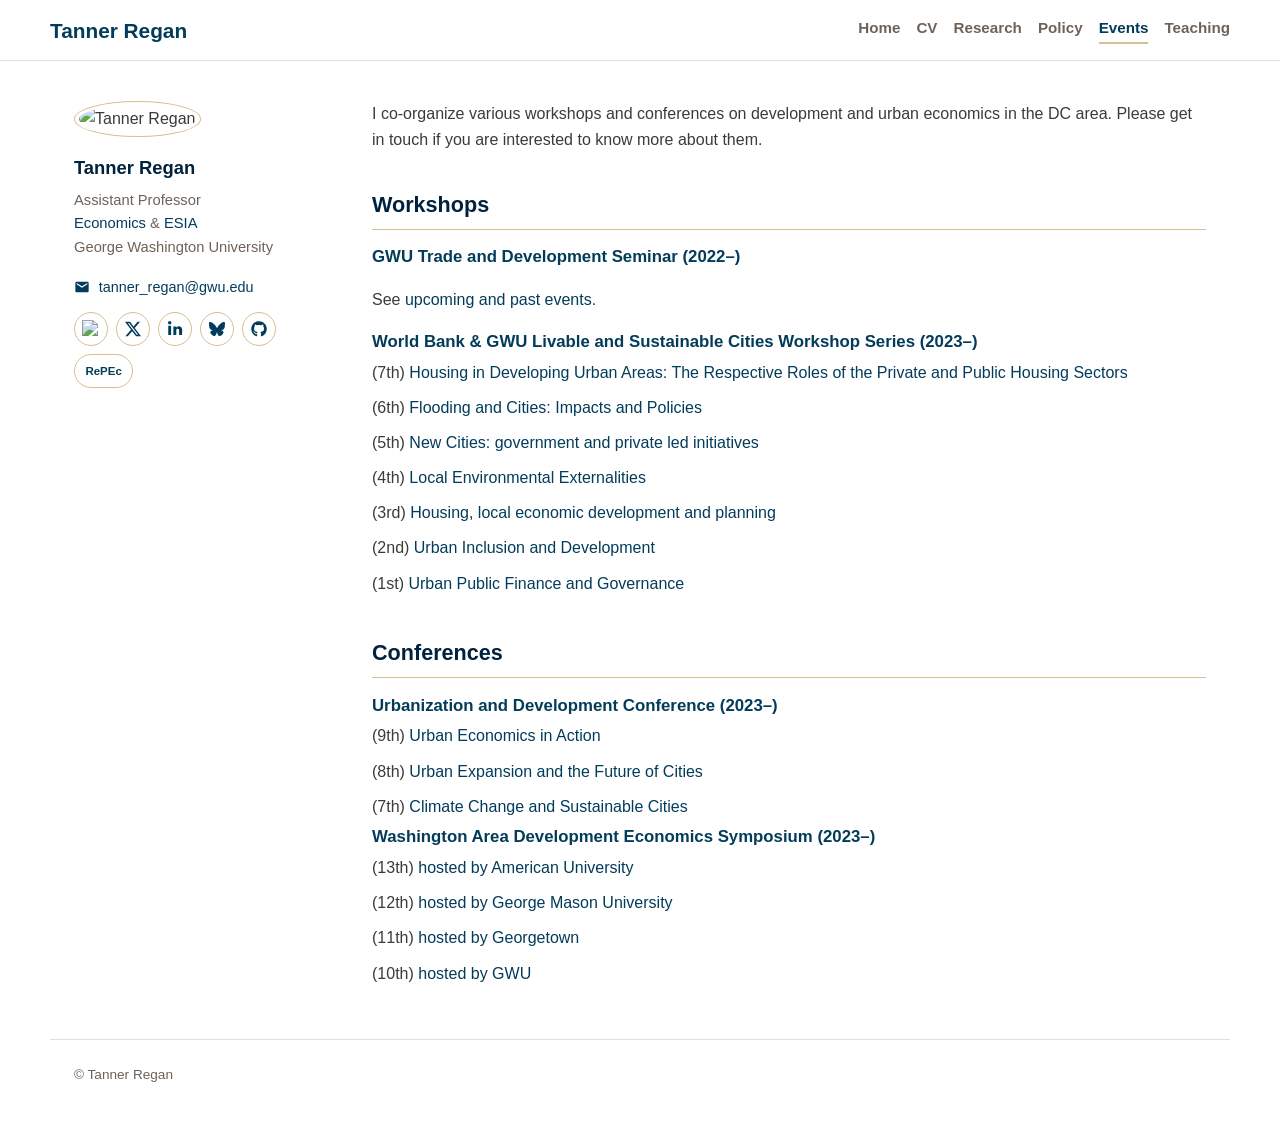
==== commit ec9b4ff8: "Add Workshop 7 (Housing in Developing Urban Areas) agenda to events page Co-Authored-By: Claude Opus" ====
--- a/events.html
+++ b/events.html
@@ -53,7 +53,7 @@
           <a href="https://scholar.google.com/citations?user=ea6nLNgAAAAJ&hl=en" aria-label="Google Scholar" target="_blank" rel="noopener">
             <img src="assets/images/gscholar.png" alt="Google Scholar" style="width:18px;height:18px;object-fit:contain;">
           </a>
-          <a href="https://x.com/home" aria-label="X (Twitter)" target="_blank" rel="noopener">
+          <a href="https://x.com/tannerwdregan" aria-label="X (Twitter)" target="_blank" rel="noopener">
             <svg viewBox="0 0 24 24" aria-hidden="true"><path d="M18.901 1.153h3.68l-8.04 9.19L24 22.846h-7.406l-5.8-7.584-6.638 7.584H.474l8.6-9.83L0 1.154h7.594l5.243 6.932ZM17.61 20.644h2.039L6.486 3.24H4.298Z"></path></svg>
           </a>
           <a href="https://www.linkedin.com/in/tanner-regan-843143a1/" aria-label="LinkedIn" target="_blank" rel="noopener">
@@ -85,6 +85,7 @@
 
       <h3>World Bank &amp; GWU Livable and Sustainable Cities Workshop Series (2023&ndash;)</h3>
       <ul class="event-list">
+        <li>(7th) <a href="events/LSC_WBGWU_workshop7.html" target="_blank" rel="noopener">Housing in Developing Urban Areas: The Respective Roles of the Private and Public Housing Sectors</a></li>
         <li>(6th) <a href="events/WBGWU6.pdf" target="_blank" rel="noopener">Flooding and Cities: Impacts and Policies</a></li>
         <li>(5th) <a href="events/WBGWU5.pdf" target="_blank" rel="noopener">New Cities: government and private led initiatives</a></li>
         <li>(4th) <a href="events/WBGWU4.pdf" target="_blank" rel="noopener">Local Environmental Externalities</a></li>
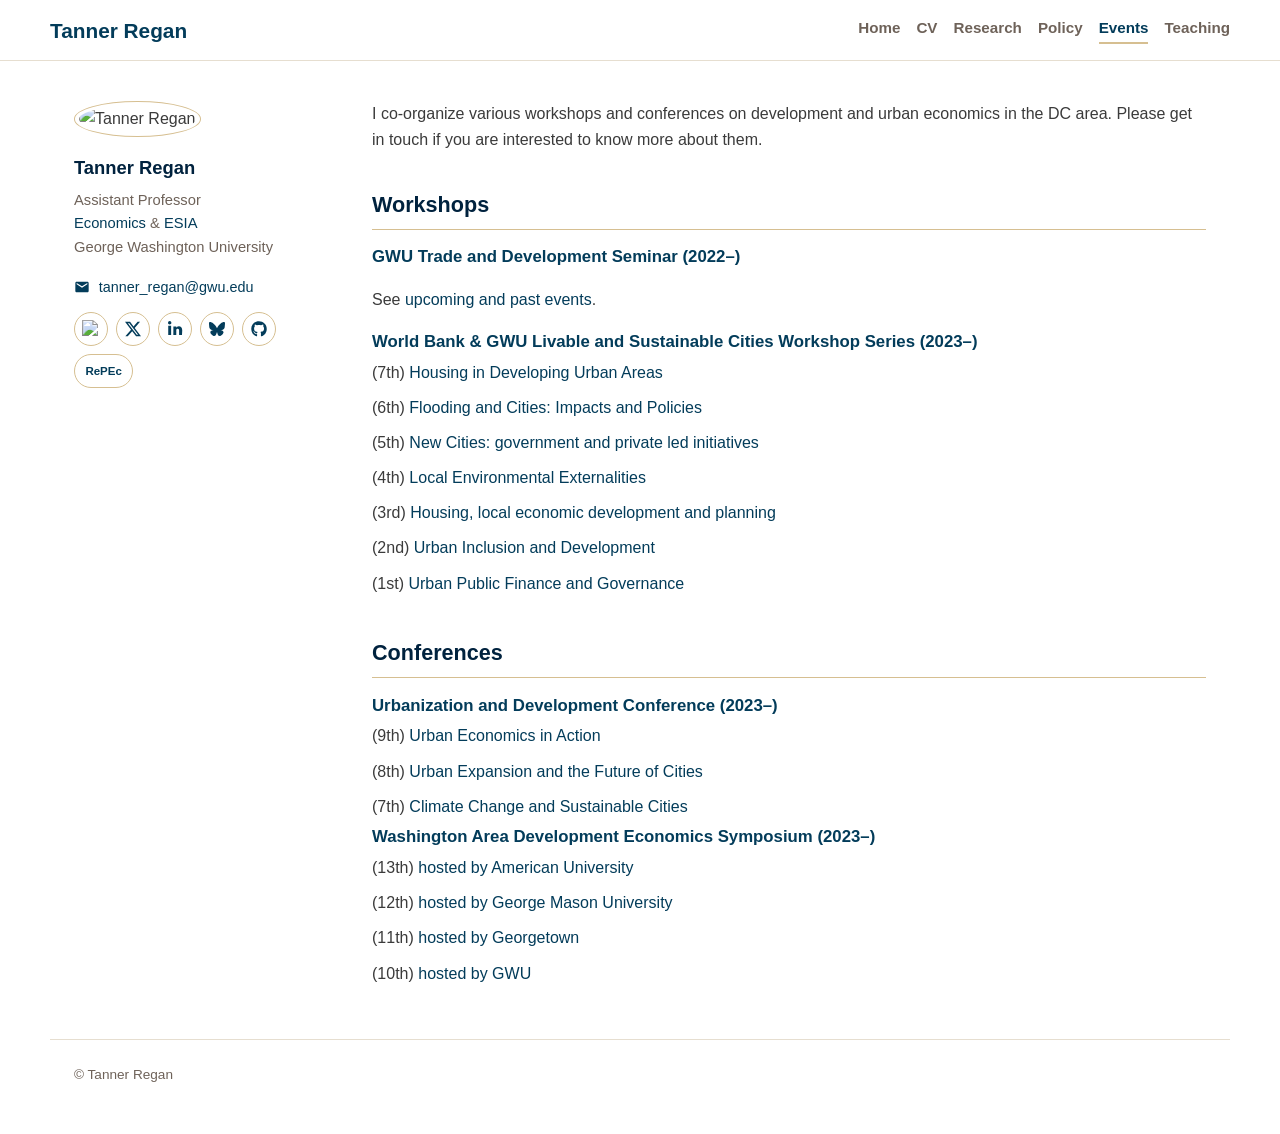
==== commit 0d391500: "Shorten Workshop 7 title on events page Co-Authored-By: Claude Opus 5.5 <noreply@anthropic.com>" ====
--- a/events.html
+++ b/events.html
@@ -85,7 +85,7 @@
 
       <h3>World Bank &amp; GWU Livable and Sustainable Cities Workshop Series (2023&ndash;)</h3>
       <ul class="event-list">
-        <li>(7th) <a href="events/LSC_WBGWU_workshop7.html" target="_blank" rel="noopener">Housing in Developing Urban Areas: The Respective Roles of the Private and Public Housing Sectors</a></li>
+        <li>(7th) <a href="events/LSC_WBGWU_workshop7.html" target="_blank" rel="noopener">Housing in Developing Urban Areas</a></li>
         <li>(6th) <a href="events/WBGWU6.pdf" target="_blank" rel="noopener">Flooding and Cities: Impacts and Policies</a></li>
         <li>(5th) <a href="events/WBGWU5.pdf" target="_blank" rel="noopener">New Cities: government and private led initiatives</a></li>
         <li>(4th) <a href="events/WBGWU4.pdf" target="_blank" rel="noopener">Local Environmental Externalities</a></li>
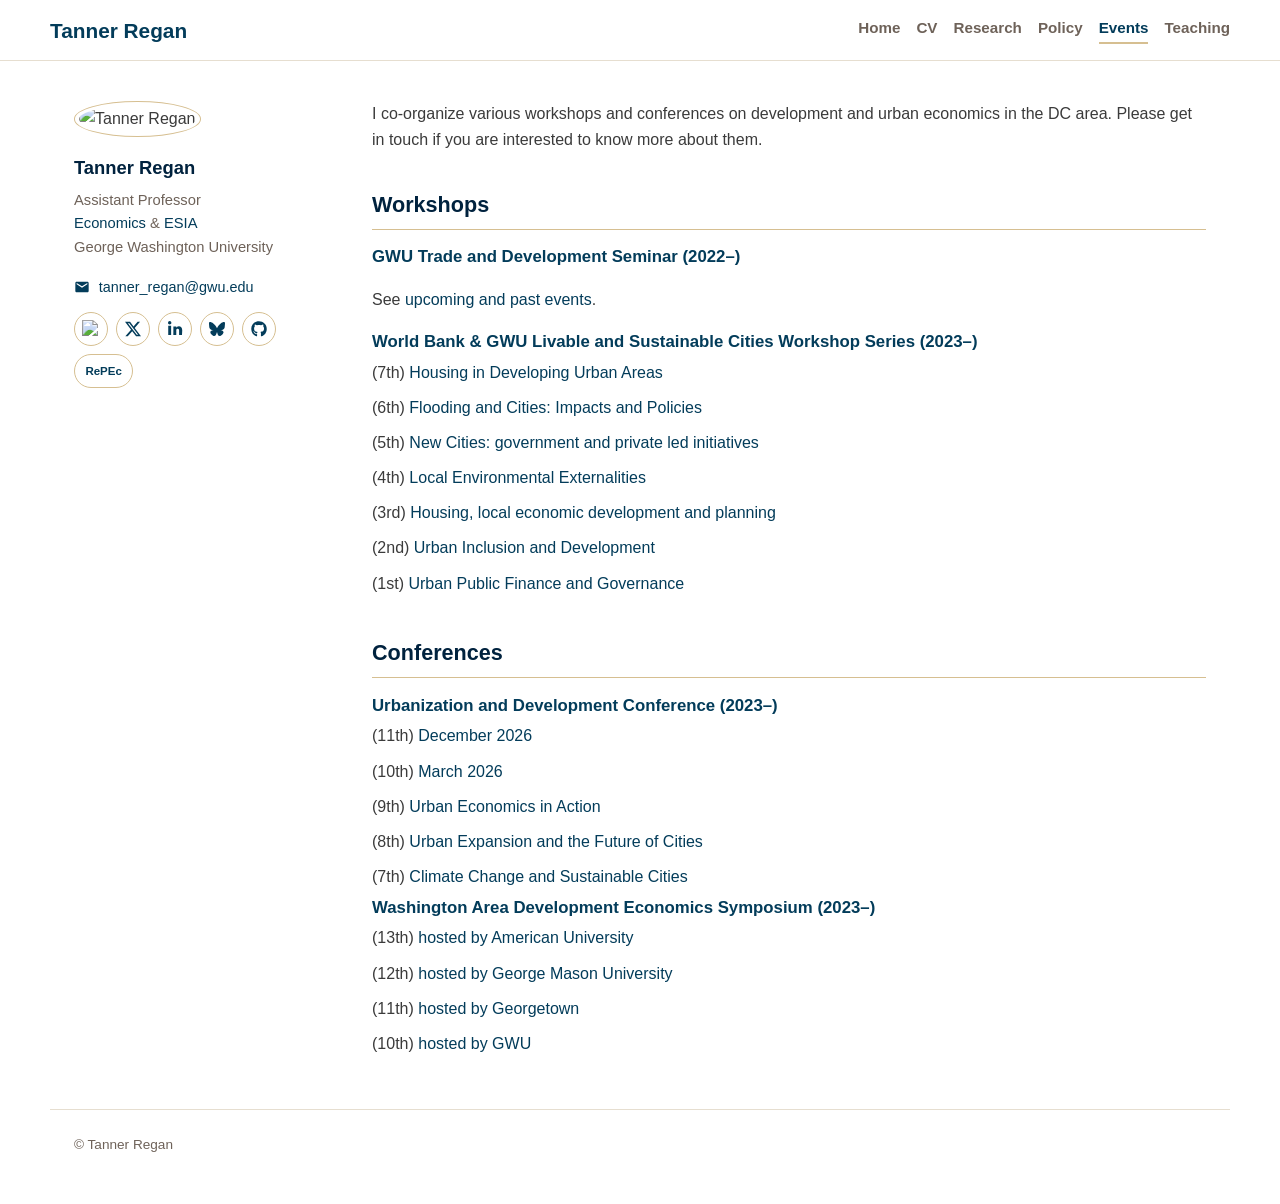
==== commit 28b85eb3: "Convert workshop 1-6 agendas from PDF to HTML; add 10th and 11th UDC - Replace WBGWU1-6.pdf with sel" ====
--- a/events.html
+++ b/events.html
@@ -86,18 +86,20 @@
       <h3>World Bank &amp; GWU Livable and Sustainable Cities Workshop Series (2023&ndash;)</h3>
       <ul class="event-list">
         <li>(7th) <a href="events/LSC_WBGWU_workshop7.html" target="_blank" rel="noopener">Housing in Developing Urban Areas</a></li>
-        <li>(6th) <a href="events/WBGWU6.pdf" target="_blank" rel="noopener">Flooding and Cities: Impacts and Policies</a></li>
-        <li>(5th) <a href="events/WBGWU5.pdf" target="_blank" rel="noopener">New Cities: government and private led initiatives</a></li>
-        <li>(4th) <a href="events/WBGWU4.pdf" target="_blank" rel="noopener">Local Environmental Externalities</a></li>
-        <li>(3rd) <a href="events/WBGWU3.pdf" target="_blank" rel="noopener">Housing, local economic development and planning</a></li>
-        <li>(2nd) <a href="events/WBGWU2.pdf" target="_blank" rel="noopener">Urban Inclusion and Development</a></li>
-        <li>(1st) <a href="events/WBGWU1.pdf" target="_blank" rel="noopener">Urban Public Finance and Governance</a></li>
+        <li>(6th) <a href="events/LSC_WBGWU_workshop6.html" target="_blank" rel="noopener">Flooding and Cities: Impacts and Policies</a></li>
+        <li>(5th) <a href="events/LSC_WBGWU_workshop5.html" target="_blank" rel="noopener">New Cities: government and private led initiatives</a></li>
+        <li>(4th) <a href="events/LSC_WBGWU_workshop4.html" target="_blank" rel="noopener">Local Environmental Externalities</a></li>
+        <li>(3rd) <a href="events/LSC_WBGWU_workshop3.html" target="_blank" rel="noopener">Housing, local economic development and planning</a></li>
+        <li>(2nd) <a href="events/LSC_WBGWU_workshop2.html" target="_blank" rel="noopener">Urban Inclusion and Development</a></li>
+        <li>(1st) <a href="events/LSC_WBGWU_workshop1.html" target="_blank" rel="noopener">Urban Public Finance and Governance</a></li>
       </ul>
 
       <h2>Conferences</h2>
 
       <h3>Urbanization and Development Conference (2023&ndash;)</h3>
       <ul class="event-list">
+        <li>(11th) <a href="https://www.worldbank.org/en/events/2026/12/14/11th-urbanization-and-development-conference">December 2026</a></li>
+        <li>(10th) <a href="https://www.worldbank.org/en/events/2026/03/30/10th-urbanization-and-development-conference">March 2026</a></li>
         <li>(9th) <a href="https://www.worldbank.org/en/events/2025/06/11/9th-urbanization-and-development-conference">Urban Economics in Action</a></li>
         <li>(8th) <a href="https://www.worldbank.org/en/events/2024/03/07/8th-urbanization-and-poverty-reduction-research-conference">Urban Expansion and the Future of Cities</a></li>
         <li>(7th) <a href="https://www.worldbank.org/en/events/2023/01/30/7th-urbanization-and-poverty-reduction-research-conference">Climate Change and Sustainable Cities</a></li>
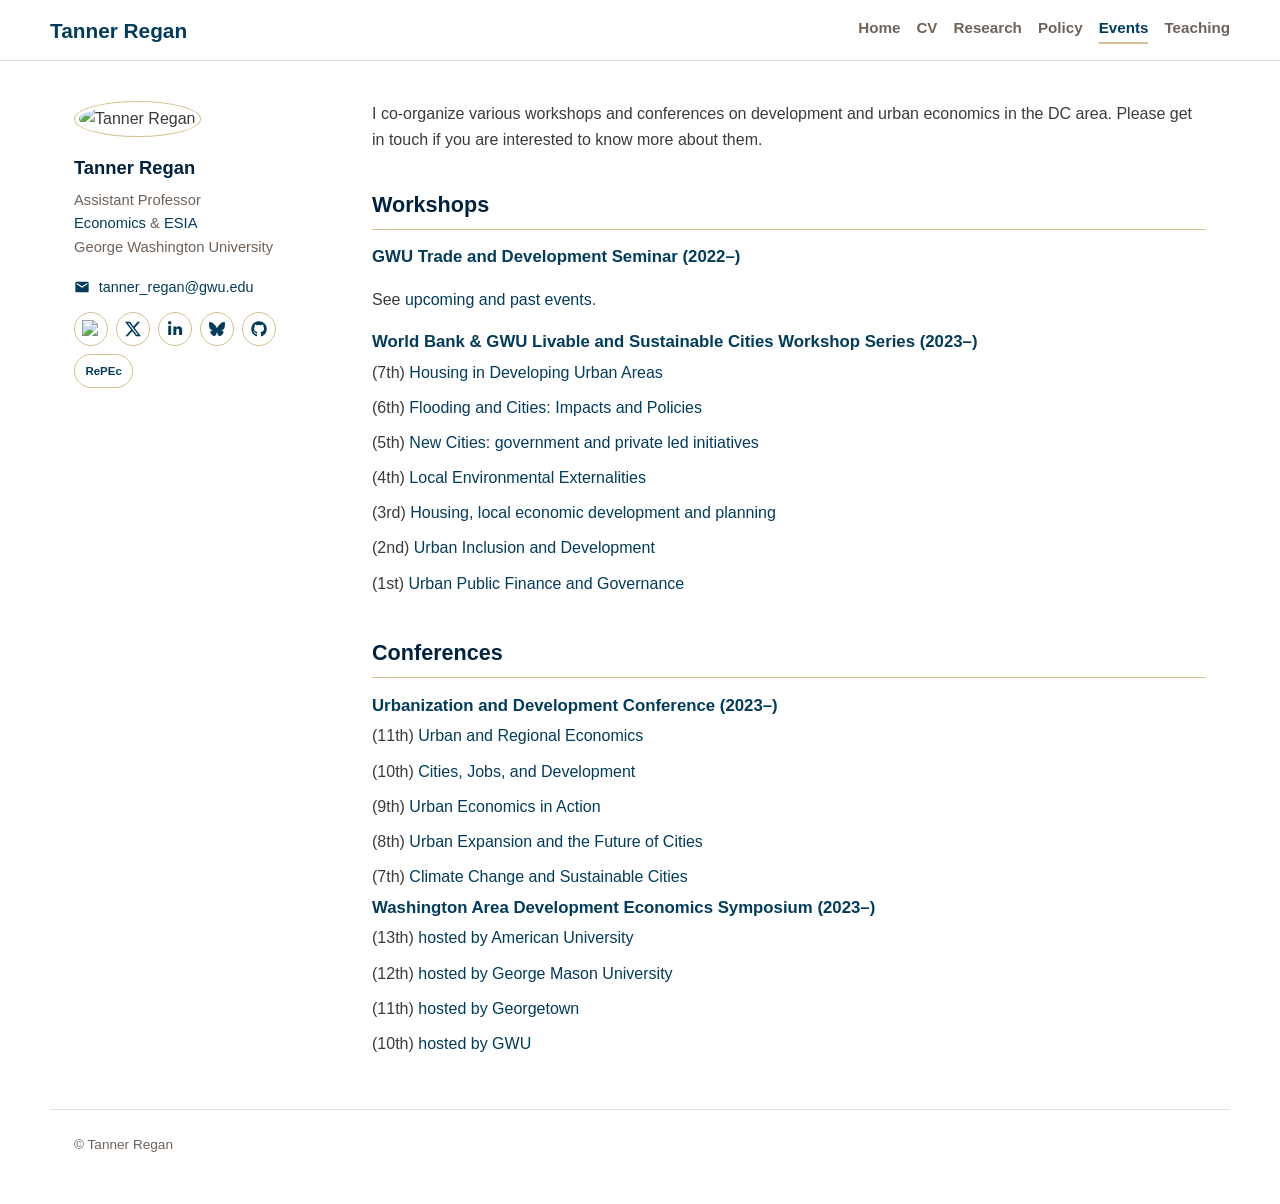
==== commit 1ef9a92e: "Add themes for 10th and 11th Urbanization and Development Conferences Co-Authored-By: Claude Opus 5." ====
--- a/events.html
+++ b/events.html
@@ -98,8 +98,8 @@
 
       <h3>Urbanization and Development Conference (2023&ndash;)</h3>
       <ul class="event-list">
-        <li>(11th) <a href="https://www.worldbank.org/en/events/2026/12/14/11th-urbanization-and-development-conference">December 2026</a></li>
-        <li>(10th) <a href="https://www.worldbank.org/en/events/2026/03/30/10th-urbanization-and-development-conference">March 2026</a></li>
+        <li>(11th) <a href="https://www.worldbank.org/en/events/2026/12/14/11th-urbanization-and-development-conference">Urban and Regional Economics</a></li>
+        <li>(10th) <a href="https://www.worldbank.org/en/events/2026/03/30/10th-urbanization-and-development-conference">Cities, Jobs, and Development</a></li>
         <li>(9th) <a href="https://www.worldbank.org/en/events/2025/06/11/9th-urbanization-and-development-conference">Urban Economics in Action</a></li>
         <li>(8th) <a href="https://www.worldbank.org/en/events/2024/03/07/8th-urbanization-and-poverty-reduction-research-conference">Urban Expansion and the Future of Cities</a></li>
         <li>(7th) <a href="https://www.worldbank.org/en/events/2023/01/30/7th-urbanization-and-poverty-reduction-research-conference">Climate Change and Sustainable Cities</a></li>
